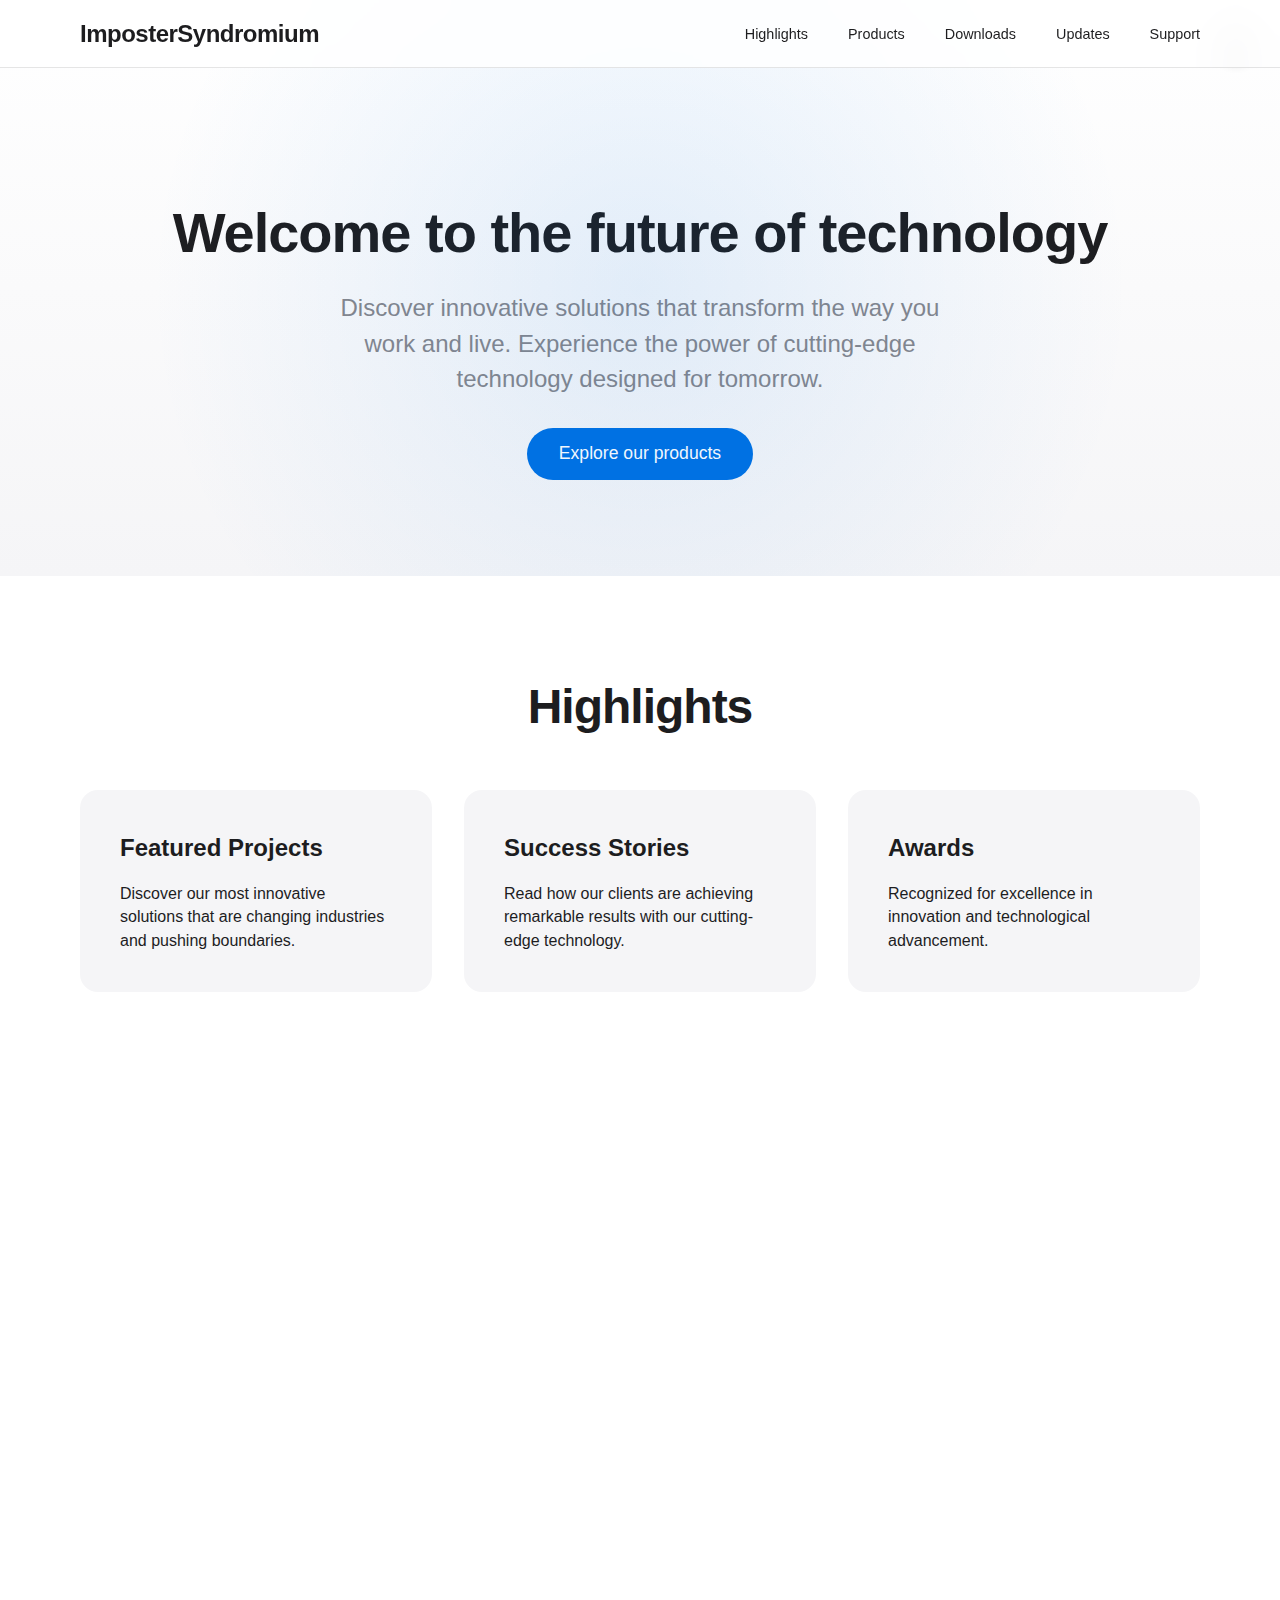
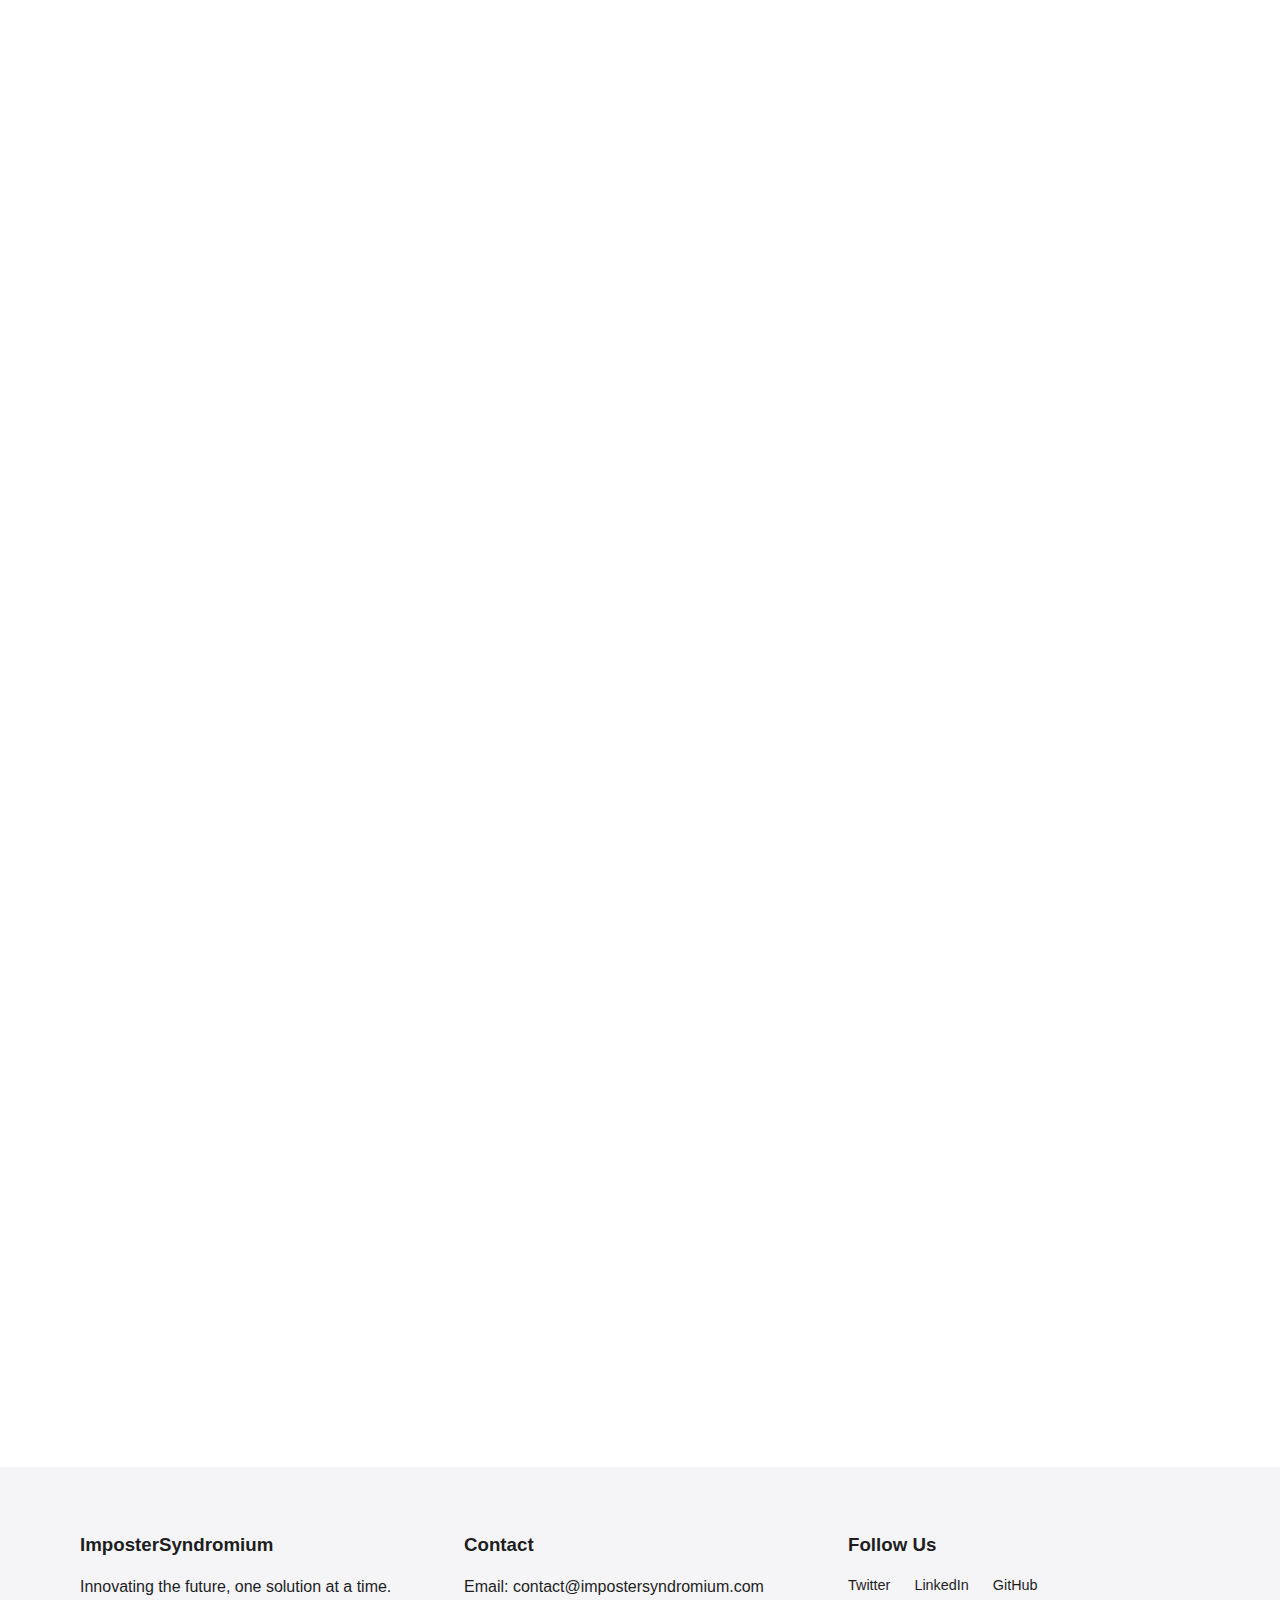
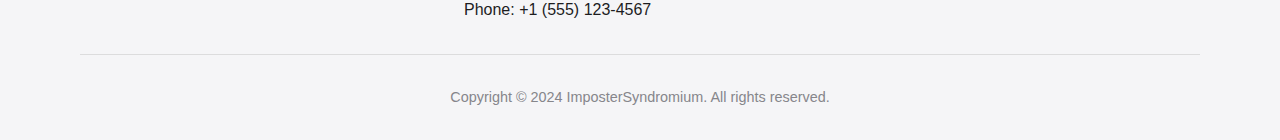
==== index.html @ e306ef6d "appleified" ====
<!DOCTYPE html>
<html lang="en">
<head>
  <meta charset="UTF-8">
  <meta name="viewport" content="width=device-width, initial-scale=1.0">
  <title>ImposterSyndromium - Innovation at its finest</title>
  <link rel="stylesheet" href="css/styles.css">
  <link href="https://fonts.googleapis.com/css2?family=Inter:wght@400;500;600;700&display=swap" rel="stylesheet">
</head>
<body>
  <button class="theme-switcher" aria-label="Toggle theme">
    <svg class="light-icon" xmlns="http://www.w3.org/2000/svg" viewBox="0 0 24 24">
      <path d="M12 17c-2.76 0-5-2.24-5-5s2.24-5 5-5 5 2.24 5 5-2.24 5-5 5zm0-8c-1.66 0-3 1.34-3 3s1.34 3 3 3 3-1.34 3-3-1.34-3-3-3z"/>
      <path d="M12 1L2.22 6.06l1.64 1.64L12 3.31l8.14 4.39 1.64-1.64L12 1zM12 23l-9.78-5.06 1.64-1.64L12 20.69l8.14-4.39 1.64 1.64L12 23z"/>
    </svg>
    <svg class="dark-icon" xmlns="http://www.w3.org/2000/svg" viewBox="0 0 24 24" style="display: none;">
      <path d="M12 3c-4.97 0-9 4.03-9 9s4.03 9 9 9 9-4.03 9-9c0-.46-.04-.92-.1-1.36-.98 1.37-2.58 2.26-4.4 2.26-2.98 0-5.4-2.42-5.4-5.4 0-1.81.89-3.42 2.26-4.4-.44-.06-.9-.1-1.36-.1z"/>
    </svg>
  </button>
  <header>
    <nav class="main-nav">
      <div class="container">
        <div class="logo">ImposterSyndromium</div>
        <ul class="nav-links">
          <li class="nav-item"><a href="#highlights">Highlights</a></li>
          <li class="nav-item"><a href="#products">Products</a></li>
          <li class="nav-item"><a href="#downloads">Downloads</a></li>
          <li class="nav-item"><a href="#updates">Updates</a></li>
          <li class="nav-item"><a href="#support">Support</a></li>
        </ul>
        <button class="mobile-menu-btn">☰</button>
      </div>
    </nav>
  </header>

  <main>
    <section class="hero">
      <div class="container">
        <h1>Welcome to the future of technology</h1>
        <p>Discover innovative solutions that transform the way you work and live. Experience the power of cutting-edge technology designed for tomorrow.</p>
        <a href="#products" class="cta-button">Explore our products</a>
      </div>
    </section>

    <section id="highlights" class="section">
      <div class="container">
        <h2>Highlights</h2>
        <div class="card-grid">
          <div class="card">
            <h3>Featured Projects</h3>
            <p>Discover our most innovative solutions that are changing industries and pushing boundaries.</p>
          </div>
          <div class="card">
            <h3>Success Stories</h3>
            <p>Read how our clients are achieving remarkable results with our cutting-edge technology.</p>
          </div>
          <div class="card">
            <h3>Awards</h3>
            <p>Recognized for excellence in innovation and technological advancement.</p>
          </div>
        </div>
      </div>
    </section>

    <section id="products" class="section">
      <div class="container">
        <h2>Our Products</h2>
        <div class="product-grid">
          <div class="product-card">
            <h3>Software Solutions</h3>
            <p>Powerful software designed to streamline your workflow and boost productivity.</p>
          </div>
          <div class="product-card">
            <h3>Hardware Products</h3>
            <p>State-of-the-art hardware solutions built for performance and reliability.</p>
          </div>
          <div class="product-card">
            <h3>Professional Services</h3>
            <p>Expert consulting and implementation services to help you succeed.</p>
          </div>
        </div>
      </div>
    </section>

    <section id="downloads" class="section">
      <div class="container">
        <h2>Downloads</h2>
        <div class="download-grid">
          <div class="download-card">
            <h3>Mobile Apps</h3>
            <p>Download our mobile applications for iOS and Android devices.</p>
          </div>
          <div class="download-card">
            <h3>Desktop Software</h3>
            <p>Powerful desktop applications for your business needs.</p>
          </div>
          <div class="download-card">
            <h3>Resources</h3>
            <p>Access our comprehensive resource library and documentation.</p>
          </div>
        </div>
      </div>
    </section>

    <section id="updates" class="section">
      <div class="container">
        <h2>Latest Updates</h2>
        <div class="update-grid">
          <div class="update-card">
            <h3>Blog</h3>
            <p>Stay informed with our latest insights and articles about technology trends.</p>
          </div>
          <div class="update-card">
            <h3>News</h3>
            <p>Company news and announcements about our latest developments.</p>
          </div>
          <div class="update-card">
            <h3>Product Roadmap</h3>
            <p>See what's coming next in our product lineup and future plans.</p>
          </div>
        </div>
      </div>
    </section>

    <section id="support" class="section">
      <div class="container">
        <h2>Support</h2>
        <div class="support-grid">
          <div class="support-card">
            <h3>Documentation</h3>
            <p>Comprehensive guides and manuals to help you get started.</p>
          </div>
          <div class="support-card">
            <h3>FAQ</h3>
            <p>Answers to common questions about our products and services.</p>
          </div>
          <div class="support-card">
            <h3>Contact Us</h3>
            <p>Get in touch with our support team for assistance.</p>
          </div>
        </div>
      </div>
    </section>
  </main>

  <footer>
    <div class="container">
      <div class="footer-content">
        <div class="footer-section">
          <h3>ImposterSyndromium</h3>
          <p>Innovating the future, one solution at a time.</p>
        </div>
        <div class="footer-section">
          <h3>Contact</h3>
          <p>Email: contact@impostersyndromium.com</p>
          <p>Phone: +1 (555) 123-4567</p>
        </div>
        <div class="footer-section">
          <h3>Follow Us</h3>
          <div class="social-links">
            <a href="#">Twitter</a>
            <a href="#">LinkedIn</a>
            <a href="#">GitHub</a>
          </div>
        </div>
      </div>
      <div class="footer-bottom">
        <p>Copyright © 2024 ImposterSyndromium. All rights reserved.</p>
      </div>
    </div>
  </footer>

  <script src="js/script.js"></script>
</body>
</html>
---- css/styles.css ----
/* Modern CSS Reset */
*, *::before, *::after {
  margin: 0;
  padding: 0;
  box-sizing: border-box;
}

/* Variables - Light Theme (Default) */
:root {
  --primary-color: #0071e3;
  --secondary-color: #2997ff;
  --text-color: #1d1d1f;
  --light-text: #86868b;
  --background: #ffffff;
  --card-bg: #f5f5f7;
  --nav-bg: rgba(255, 255, 255, 0.8);
  --footer-bg: #f5f5f7;
  --transition: all 0.3s cubic-bezier(0.4, 0, 0.2, 1);
  --blur: blur(20px);
}

/* Dark Theme Variables */
[data-theme="dark"] {
  --primary-color: #2997ff;
  --secondary-color: #0071e3;
  --text-color: #f5f5f7;
  --light-text: #86868b;
  --background: #000000;
  --card-bg: #1d1d1f;
  --nav-bg: rgba(0, 0, 0, 0.8);
  --footer-bg: #1d1d1f;
}

/* Base Styles */
body {
  font-family: -apple-system, BlinkMacSystemFont, 'SF Pro Text', 'Helvetica Neue', sans-serif;
  line-height: 1.47059;
  color: var(--text-color);
  background-color: var(--background);
  transition: var(--transition);
  -webkit-font-smoothing: antialiased;
}

.container {
  width: 90%;
  max-width: 1200px;
  margin: 0 auto;
  padding: 0 1rem;
}

/* Theme Switcher */
.theme-switcher {
  position: fixed;
  top: 1.5rem;
  right: 1.5rem;
  z-index: 1000;
  background: var(--card-bg);
  border: none;
  border-radius: 50%;
  width: 40px;
  height: 40px;
  display: flex;
  align-items: center;
  justify-content: center;
  cursor: pointer;
  box-shadow: 0 2px 8px rgba(0, 0, 0, 0.1);
  transition: var(--transition);
  backdrop-filter: var(--blur);
  -webkit-backdrop-filter: var(--blur);
}

.theme-switcher:hover {
  transform: scale(1.1);
  background: var(--primary-color);
}

.theme-switcher:hover svg {
  fill: white;
}

.theme-switcher svg {
  width: 20px;
  height: 20px;
  fill: var(--text-color);
  transition: var(--transition);
}

/* Navigation */
.main-nav {
  background-color: var(--nav-bg);
  backdrop-filter: var(--blur);
  -webkit-backdrop-filter: var(--blur);
  position: fixed;
  width: 100%;
  top: 0;
  z-index: 1000;
  transition: var(--transition);
  border-bottom: 1px solid rgba(0, 0, 0, 0.1);
}

[data-theme="dark"] .main-nav {
  border-bottom: 1px solid rgba(255, 255, 255, 0.1);
}

.main-nav .container {
  display: flex;
  justify-content: space-between;
  align-items: center;
  padding: 1rem;
}

.logo {
  font-size: 1.5rem;
  font-weight: 600;
  color: var(--text-color);
  letter-spacing: -0.5px;
}

.nav-links {
  display: flex;
  list-style: none;
  gap: 2.5rem;
}

.nav-item a {
  text-decoration: none;
  color: var(--text-color);
  font-weight: 400;
  font-size: 0.9rem;
  transition: var(--transition);
  position: relative;
}

.nav-item a::after {
  content: '';
  position: absolute;
  bottom: -4px;
  left: 0;
  width: 0;
  height: 1px;
  background-color: var(--primary-color);
  transition: var(--transition);
}

.nav-item a:hover::after {
  width: 100%;
}

.mobile-menu-btn {
  display: none;
  background: none;
  border: none;
  color: var(--text-color);
  font-size: 1.5rem;
  cursor: pointer;
}

/* Hero Section */
.hero {
  padding: 12rem 0 6rem;
  background: linear-gradient(to bottom, var(--background), var(--card-bg));
  text-align: center;
  position: relative;
  overflow: hidden;
}

.hero::before {
  content: '';
  position: absolute;
  top: 0;
  left: 0;
  right: 0;
  height: 100%;
  background: radial-gradient(circle at center, var(--primary-color) 0%, transparent 70%);
  opacity: 0.1;
  pointer-events: none;
}

.hero h1 {
  font-size: 3.5rem;
  font-weight: 600;
  margin-bottom: 1rem;
  letter-spacing: -1px;
}

.hero p {
  font-size: 1.5rem;
  margin-bottom: 2rem;
  color: var(--light-text);
  max-width: 600px;
  margin-left: auto;
  margin-right: auto;
}

.cta-button {
  display: inline-block;
  padding: 0.8rem 2rem;
  background-color: var(--primary-color);
  color: white;
  text-decoration: none;
  border-radius: 980px;
  font-weight: 500;
  font-size: 1.1rem;
  transition: var(--transition);
  border: none;
  cursor: pointer;
}

.cta-button:hover {
  background-color: var(--secondary-color);
  transform: scale(1.05);
}

/* Sections */
.section {
  padding: 6rem 0;
  position: relative;
}

.section h2 {
  text-align: center;
  font-size: 3rem;
  font-weight: 600;
  margin-bottom: 3rem;
  letter-spacing: -1px;
}

/* Card Grids */
.card-grid, .product-grid, .download-grid, .update-grid, .support-grid {
  display: grid;
  grid-template-columns: repeat(auto-fit, minmax(300px, 1fr));
  gap: 2rem;
}

.card, .product-card, .download-card, .update-card, .support-card {
  background-color: var(--card-bg);
  padding: 2.5rem;
  border-radius: 18px;
  transition: var(--transition);
  position: relative;
  overflow: hidden;
}

.card::before, .product-card::before, .download-card::before, .update-card::before, .support-card::before {
  content: '';
  position: absolute;
  top: 0;
  left: 0;
  right: 0;
  height: 1px;
  background: linear-gradient(to right, transparent, var(--primary-color), transparent);
  opacity: 0;
  transition: var(--transition);
}

.card:hover::before, .product-card:hover::before, .download-card:hover::before, .update-card:hover::before, .support-card:hover::before {
  opacity: 1;
}

.card:hover, .product-card:hover, .download-card:hover, .update-card:hover, .support-card:hover {
  transform: translateY(-5px);
  box-shadow: 0 10px 30px rgba(0, 0, 0, 0.1);
}

[data-theme="dark"] .card:hover, [data-theme="dark"] .product-card:hover, [data-theme="dark"] .download-card:hover, [data-theme="dark"] .update-card:hover, [data-theme="dark"] .support-card:hover {
  box-shadow: 0 10px 30px rgba(0, 0, 0, 0.3);
}

.card h3, .product-card h3, .download-card h3, .update-card h3, .support-card h3 {
  color: var(--text-color);
  margin-bottom: 1rem;
  font-weight: 600;
  font-size: 1.5rem;
}

/* Footer */
footer {
  background-color: var(--footer-bg);
  color: var(--text-color);
  padding: 4rem 0 2rem;
  transition: var(--transition);
}

.footer-content {
  display: grid;
  grid-template-columns: repeat(auto-fit, minmax(250px, 1fr));
  gap: 2rem;
  margin-bottom: 2rem;
}

.footer-section h3 {
  color: var(--text-color);
  margin-bottom: 1rem;
  font-weight: 600;
}

.social-links {
  display: flex;
  gap: 1.5rem;
}

.social-links a {
  color: var(--text-color);
  text-decoration: none;
  transition: var(--transition);
  font-size: 0.9rem;
}

.social-links a:hover {
  color: var(--primary-color);
}

.footer-bottom {
  text-align: center;
  padding-top: 2rem;
  border-top: 1px solid rgba(0, 0, 0, 0.1);
  color: var(--light-text);
  font-size: 0.9rem;
}

[data-theme="dark"] .footer-bottom {
  border-top: 1px solid rgba(255, 255, 255, 0.1);
}

/* Responsive Design */
@media (max-width: 768px) {
  .nav-links {
    display: none;
    position: absolute;
    top: 100%;
    left: 0;
    right: 0;
    background-color: var(--nav-bg);
    backdrop-filter: var(--blur);
    -webkit-backdrop-filter: var(--blur);
    flex-direction: column;
    padding: 1rem;
    border-bottom: 1px solid rgba(0, 0, 0, 0.1);
  }

  [data-theme="dark"] .nav-links {
    border-bottom: 1px solid rgba(255, 255, 255, 0.1);
  }

  .nav-links.active {
    display: flex;
  }

  .mobile-menu-btn {
    display: block;
    background: none;
    border: none;
    color: var(--text-color);
    font-size: 1.5rem;
    cursor: pointer;
  }

  .hero h1 {
    font-size: 2.5rem;
  }

  .hero p {
    font-size: 1.2rem;
  }

  .section h2 {
    font-size: 2.5rem;
  }
}

/* Animations */
@keyframes fadeIn {
  from {
    opacity: 0;
    transform: translateY(20px);
  }
  to {
    opacity: 1;
    transform: translateY(0);
  }
}

.section {
  animation: fadeIn 0.6s ease-out;
}
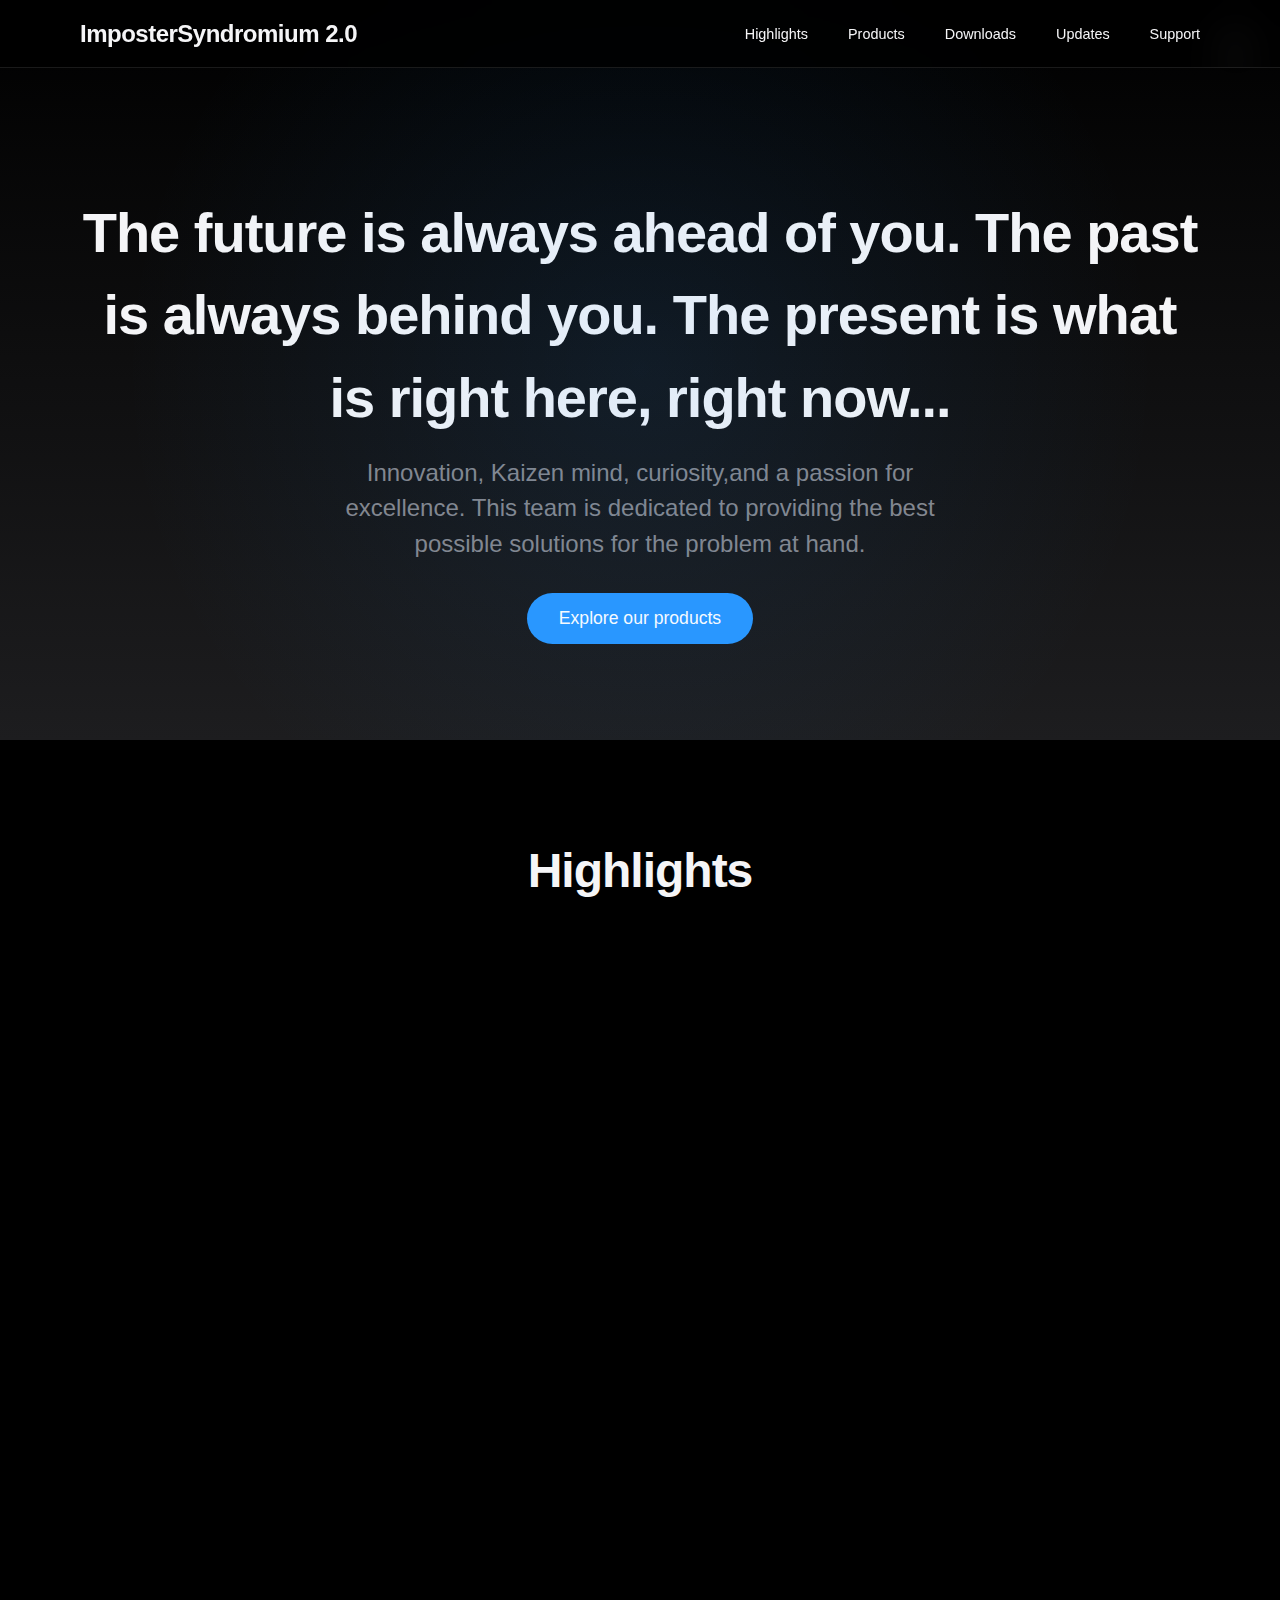
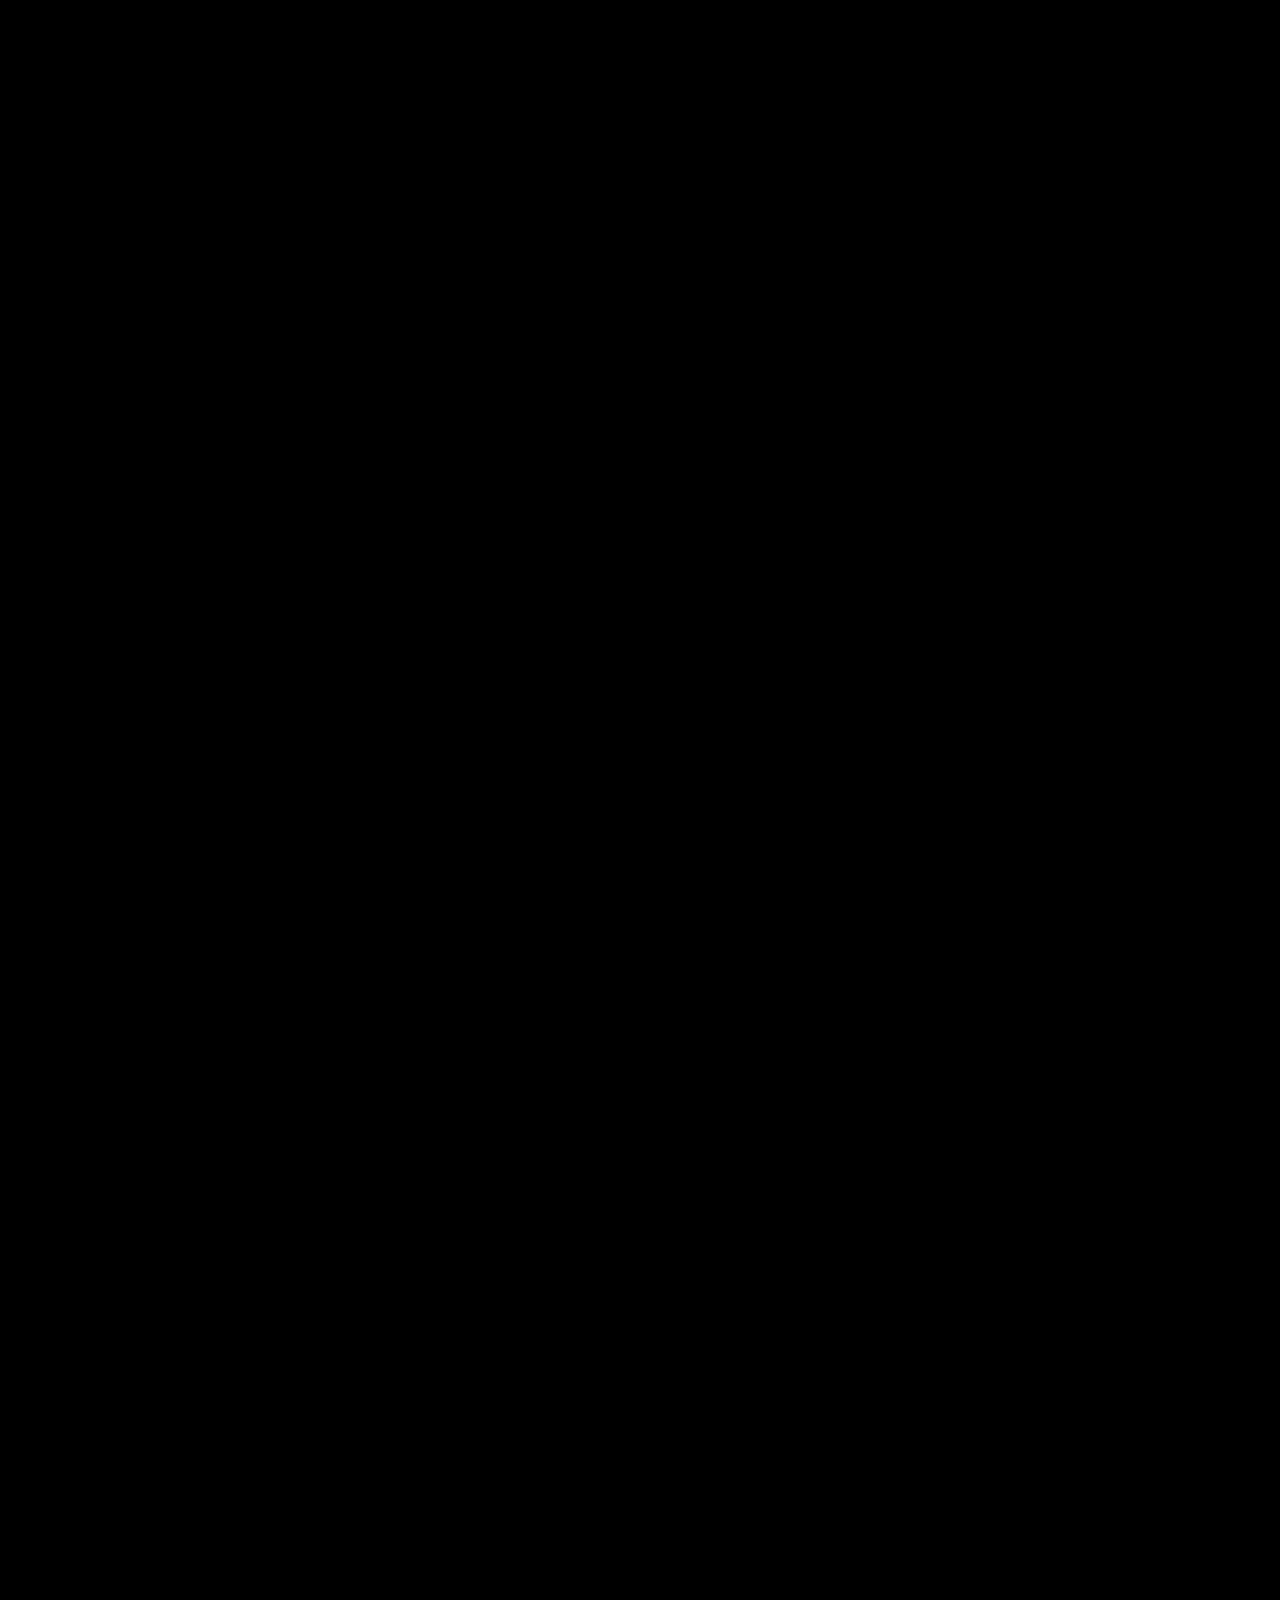
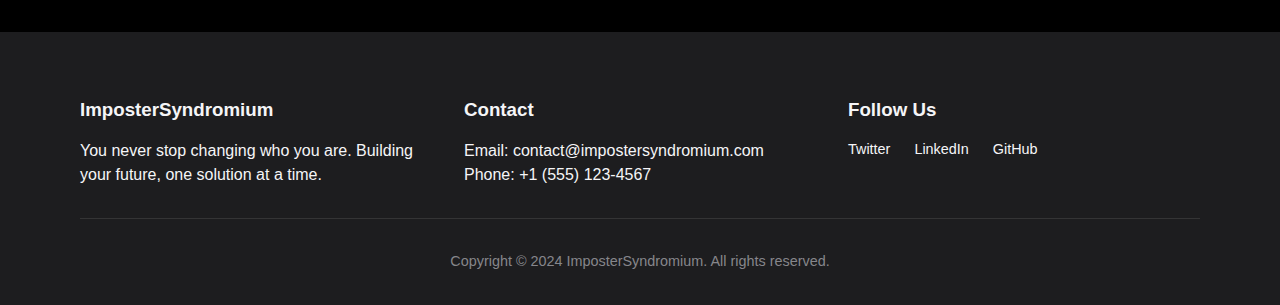
==== commit 646a4980: "[Feature] Started adding a page for each dropdown.  Also tweaked dozens of little things." ====
--- a/index.html
+++ b/index.html
@@ -20,13 +20,48 @@
   <header>
     <nav class="main-nav">
       <div class="container">
-        <div class="logo">ImposterSyndromium</div>
+        <div class="logo"><a href="index.html">ImposterSyndromium 2.0</a></div>
         <ul class="nav-links">
-          <li class="nav-item"><a href="#highlights">Highlights</a></li>
-          <li class="nav-item"><a href="#products">Products</a></li>
-          <li class="nav-item"><a href="#downloads">Downloads</a></li>
-          <li class="nav-item"><a href="#updates">Updates</a></li>
-          <li class="nav-item"><a href="#support">Support</a></li>
+          <li class="nav-item dropdown">
+            <a href="#highlights">Highlights</a>
+            <ul class="dropdown-menu">
+              <li><a href="pages/highlights/featured-projects.html">Featured Projects</a></li>
+              <li><a href="pages/highlights/success-stories.html">Success Stories</a></li>
+              <li><a href="pages/highlights/awards.html">Awards</a></li>
+            </ul>
+          </li>
+          <li class="nav-item dropdown">
+            <a href="#products">Products</a>
+            <ul class="dropdown-menu">
+              <li><a href="pages/products/software-solutions.html">Software Solutions</a></li>
+              <li><a href="pages/products/hardware-products.html">Hardware Products</a></li>
+              <li><a href="pages/products/professional-services.html">Professional Services</a></li>
+            </ul>
+          </li>
+          <li class="nav-item dropdown">
+            <a href="#downloads">Downloads</a>
+            <ul class="dropdown-menu">
+              <li><a href="pages/downloads/mobile-apps.html">Mobile Apps</a></li>
+              <li><a href="pages/downloads/desktop-software.html">Desktop Software</a></li>
+              <li><a href="pages/downloads/resources.html">Resources</a></li>
+            </ul>
+          </li>
+          <li class="nav-item dropdown">
+            <a href="#updates">Updates</a>
+            <ul class="dropdown-menu">
+              <li><a href="pages/updates/blog.html">Blog</a></li>
+              <li><a href="pages/updates/news.html">News</a></li>
+              <li><a href="pages/updates/product-roadmap.html">Product Roadmap</a></li>
+            </ul>
+          </li>
+          <li class="nav-item dropdown">
+            <a href="#support">Support</a>
+            <ul class="dropdown-menu">
+              <li><a href="pages/support/documentation.html">Documentation</a></li>
+              <li><a href="pages/support/faq.html">FAQ</a></li>
+              <li><a href="pages/support/contact.html">Contact Us</a></li>
+            </ul>
+          </li>
         </ul>
         <button class="mobile-menu-btn">☰</button>
       </div>
@@ -36,8 +71,8 @@
   <main>
     <section class="hero">
       <div class="container">
-        <h1>Welcome to the future of technology</h1>
-        <p>Discover innovative solutions that transform the way you work and live. Experience the power of cutting-edge technology designed for tomorrow.</p>
+        <h1>The future is always ahead of you.  The past is always behind you.  The present is what is right here, right now...</h1>
+        <p>Innovation, Kaizen mind, curiosity,and a passion for excellence. This team is dedicated to providing the best possible solutions for the problem at hand.</p>
         <a href="#products" class="cta-button">Explore our products</a>
       </div>
     </section>
@@ -46,15 +81,15 @@
       <div class="container">
         <h2>Highlights</h2>
         <div class="card-grid">
-          <div class="card">
+          <div class="card" onclick="window.location.href='pages/highlights/featured-projects.html'">
             <h3>Featured Projects</h3>
             <p>Discover our most innovative solutions that are changing industries and pushing boundaries.</p>
           </div>
-          <div class="card">
+          <div class="card" onclick="window.location.href='pages/highlights/success-stories.html'">
             <h3>Success Stories</h3>
             <p>Read how our clients are achieving remarkable results with our cutting-edge technology.</p>
           </div>
-          <div class="card">
+          <div class="card" onclick="window.location.href='pages/highlights/awards.html'">
             <h3>Awards</h3>
             <p>Recognized for excellence in innovation and technological advancement.</p>
           </div>
@@ -66,15 +101,15 @@
       <div class="container">
         <h2>Our Products</h2>
         <div class="product-grid">
-          <div class="product-card">
+          <div class="product-card" onclick="window.location.href='pages/products/software-solutions.html'">
             <h3>Software Solutions</h3>
             <p>Powerful software designed to streamline your workflow and boost productivity.</p>
           </div>
-          <div class="product-card">
+          <div class="product-card" onclick="window.location.href='pages/products/hardware-products.html'">
             <h3>Hardware Products</h3>
             <p>State-of-the-art hardware solutions built for performance and reliability.</p>
           </div>
-          <div class="product-card">
+          <div class="product-card" onclick="window.location.href='pages/products/professional-services.html'">
             <h3>Professional Services</h3>
             <p>Expert consulting and implementation services to help you succeed.</p>
           </div>
@@ -86,15 +121,15 @@
       <div class="container">
         <h2>Downloads</h2>
         <div class="download-grid">
-          <div class="download-card">
+          <div class="download-card" onclick="window.location.href='pages/downloads/mobile-apps.html'">
             <h3>Mobile Apps</h3>
-            <p>Download our mobile applications for iOS and Android devices.</p>
-          </div>
-          <div class="download-card">
+            <p>Download mobile applications for iOS</p>
+          </div>
+          <div class="download-card" onclick="window.location.href='pages/downloads/desktop-software.html'">
             <h3>Desktop Software</h3>
             <p>Powerful desktop applications for your business needs.</p>
           </div>
-          <div class="download-card">
+          <div class="download-card" onclick="window.location.href='pages/downloads/resources.html'">
             <h3>Resources</h3>
             <p>Access our comprehensive resource library and documentation.</p>
           </div>
@@ -106,15 +141,15 @@
       <div class="container">
         <h2>Latest Updates</h2>
         <div class="update-grid">
-          <div class="update-card">
+          <div class="update-card" onclick="window.location.href='pages/updates/blog.html'">
             <h3>Blog</h3>
             <p>Stay informed with our latest insights and articles about technology trends.</p>
           </div>
-          <div class="update-card">
+          <div class="update-card" onclick="window.location.href='pages/updates/news.html'">
             <h3>News</h3>
             <p>Company news and announcements about our latest developments.</p>
           </div>
-          <div class="update-card">
+          <div class="update-card" onclick="window.location.href='pages/updates/product-roadmap.html'">
             <h3>Product Roadmap</h3>
             <p>See what's coming next in our product lineup and future plans.</p>
           </div>
@@ -126,15 +161,15 @@
       <div class="container">
         <h2>Support</h2>
         <div class="support-grid">
-          <div class="support-card">
+          <div class="support-card" onclick="window.location.href='pages/support/documentation.html'">
             <h3>Documentation</h3>
             <p>Comprehensive guides and manuals to help you get started.</p>
           </div>
-          <div class="support-card">
+          <div class="support-card" onclick="window.location.href='pages/support/faq.html'">
             <h3>FAQ</h3>
             <p>Answers to common questions about our products and services.</p>
           </div>
-          <div class="support-card">
+          <div class="support-card" onclick="window.location.href='pages/support/contact.html'">
             <h3>Contact Us</h3>
             <p>Get in touch with our support team for assistance.</p>
           </div>
@@ -148,7 +183,7 @@
       <div class="footer-content">
         <div class="footer-section">
           <h3>ImposterSyndromium</h3>
-          <p>Innovating the future, one solution at a time.</p>
+          <p>You never stop changing who you are.  Building your future, one solution at a time.</p>
         </div>
         <div class="footer-section">
           <h3>Contact</h3>
--- a/css/styles.css
+++ b/css/styles.css
@@ -17,6 +17,9 @@
   --footer-bg: #f5f5f7;
   --transition: all 0.3s cubic-bezier(0.4, 0, 0.2, 1);
   --blur: blur(20px);
+  --hover-color: #e5e7eb;
+  --gradient-start: #4a148c;
+  --gradient-end: #311b92;
 }
 
 /* Dark Theme Variables */
@@ -29,6 +32,9 @@
   --card-bg: #1d1d1f;
   --nav-bg: rgba(0, 0, 0, 0.8);
   --footer-bg: #1d1d1f;
+  --hover-color: #4b5563;
+  --gradient-start: #311b92;
+  --gradient-end: #1a237e;
 }
 
 /* Base Styles */
@@ -116,6 +122,13 @@
   letter-spacing: -0.5px;
 }
 
+.logo a {
+  color: inherit;
+  text-decoration: none;
+  display: block;
+  transition: none;
+}
+
 .nav-links {
   display: flex;
   list-style: none;
@@ -138,7 +151,7 @@
   left: 0;
   width: 0;
   height: 1px;
-  background-color: var(--primary-color);
+  background-color: var(--text-color);
   transition: var(--transition);
 }
 
@@ -307,7 +320,8 @@
 }
 
 .social-links a:hover {
-  color: var(--primary-color);
+  color: var(--text-color);
+  opacity: 0.8;
 }
 
 .footer-bottom {
@@ -382,4 +396,179 @@
 
 .section {
   animation: fadeIn 0.6s ease-out;
+}
+
+/* Navigation styles */
+.nav-item.dropdown {
+  position: relative;
+}
+
+.dropdown-menu {
+  position: absolute;
+  top: 100%;
+  left: 0;
+  background-color: var(--nav-bg);
+  backdrop-filter: var(--blur);
+  -webkit-backdrop-filter: var(--blur);
+  min-width: 200px;
+  padding: 0.5rem 0;
+  border-radius: 8px;
+  box-shadow: 0 4px 6px rgba(0, 0, 0, 0.1);
+  opacity: 0;
+  visibility: hidden;
+  transform: translateY(10px);
+  transition: var(--transition);
+  list-style: none;
+  margin: 0;
+}
+
+.nav-item.dropdown:hover .dropdown-menu {
+  opacity: 1;
+  visibility: visible;
+  transform: translateY(0);
+}
+
+.dropdown-menu li {
+  padding: 0;
+  margin: 0;
+  list-style: none;
+}
+
+.dropdown-menu a {
+  display: block;
+  padding: 0.75rem 1.5rem;
+  color: var(--text-color);
+  text-decoration: none;
+  transition: var(--transition);
+  white-space: nowrap;
+}
+
+.dropdown-menu a:hover {
+  background-color: var(--hover-color);
+}
+
+/* Story Card Styles */
+.story-card {
+  background-color: var(--card-background);
+  border-radius: 0.5rem;
+  padding: 1.5rem;
+  margin-bottom: 1.5rem;
+  transition: transform 0.2s, box-shadow 0.2s;
+}
+
+.story-card:hover {
+  transform: translateY(-4px);
+  box-shadow: 0 4px 6px -1px rgba(0, 0, 0, 0.1), 0 2px 4px -1px rgba(0, 0, 0, 0.06);
+}
+
+.story-highlight {
+  color: var(--primary-color);
+  font-weight: 600;
+  margin: 1rem 0;
+}
+
+.story-details {
+  margin-top: 1rem;
+}
+
+.story-details ul {
+  list-style-type: disc;
+  margin-left: 1.5rem;
+  margin-top: 0.5rem;
+}
+
+/* Award Card Styles */
+.awards-grid {
+  display: grid;
+  grid-template-columns: repeat(auto-fit, minmax(300px, 1fr));
+  gap: 1.5rem;
+  margin-top: 2rem;
+}
+
+.award-card {
+  background-color: var(--card-background);
+  border-radius: 0.5rem;
+  padding: 1.5rem;
+  transition: transform 0.2s, box-shadow 0.2s;
+}
+
+.award-card:hover {
+  transform: translateY(-4px);
+  box-shadow: 0 4px 6px -1px rgba(0, 0, 0, 0.1), 0 2px 4px -1px rgba(0, 0, 0, 0.06);
+}
+
+.award-org {
+  color: var(--primary-color);
+  font-weight: 500;
+  margin: 0.5rem 0;
+}
+
+.award-details {
+  margin-top: 1rem;
+}
+
+.award-details ul {
+  list-style-type: disc;
+  margin-left: 1.5rem;
+  margin-top: 0.5rem;
+}
+
+/* Project Card Styles */
+.project-grid {
+  display: grid;
+  grid-template-columns: repeat(auto-fit, minmax(300px, 1fr));
+  gap: 1.5rem;
+  margin-top: 2rem;
+}
+
+.project-card {
+  background-color: var(--card-background);
+  border-radius: 0.5rem;
+  padding: 1.5rem;
+  transition: transform 0.2s, box-shadow 0.2s;
+}
+
+.project-card:hover {
+  transform: translateY(-4px);
+  box-shadow: 0 4px 6px -1px rgba(0, 0, 0, 0.1), 0 2px 4px -1px rgba(0, 0, 0, 0.06);
+}
+
+.project-card ul {
+  list-style-type: disc;
+  margin-left: 1.5rem;
+  margin-top: 0.5rem;
+}
+
+/* Content Section Styles */
+.content {
+  max-width: 1200px;
+  margin: 0 auto;
+}
+
+.content h1 {
+  font-size: 2.5rem;
+  margin-bottom: 1rem;
+  color: var(--text-color);
+}
+
+.content p {
+  font-size: 1.1rem;
+  line-height: 1.6;
+  color: var(--text-color);
+  margin-bottom: 2rem;
+}
+
+/* Responsive Adjustments */
+@media (max-width: 768px) {
+  .content h1 {
+    font-size: 2rem;
+  }
+  
+  .story-card, .award-card, .project-card {
+    padding: 1rem;
+  }
+  
+  .story-details ul, .award-details ul, .project-card ul {
+    margin-left: 1rem;
+  }
 }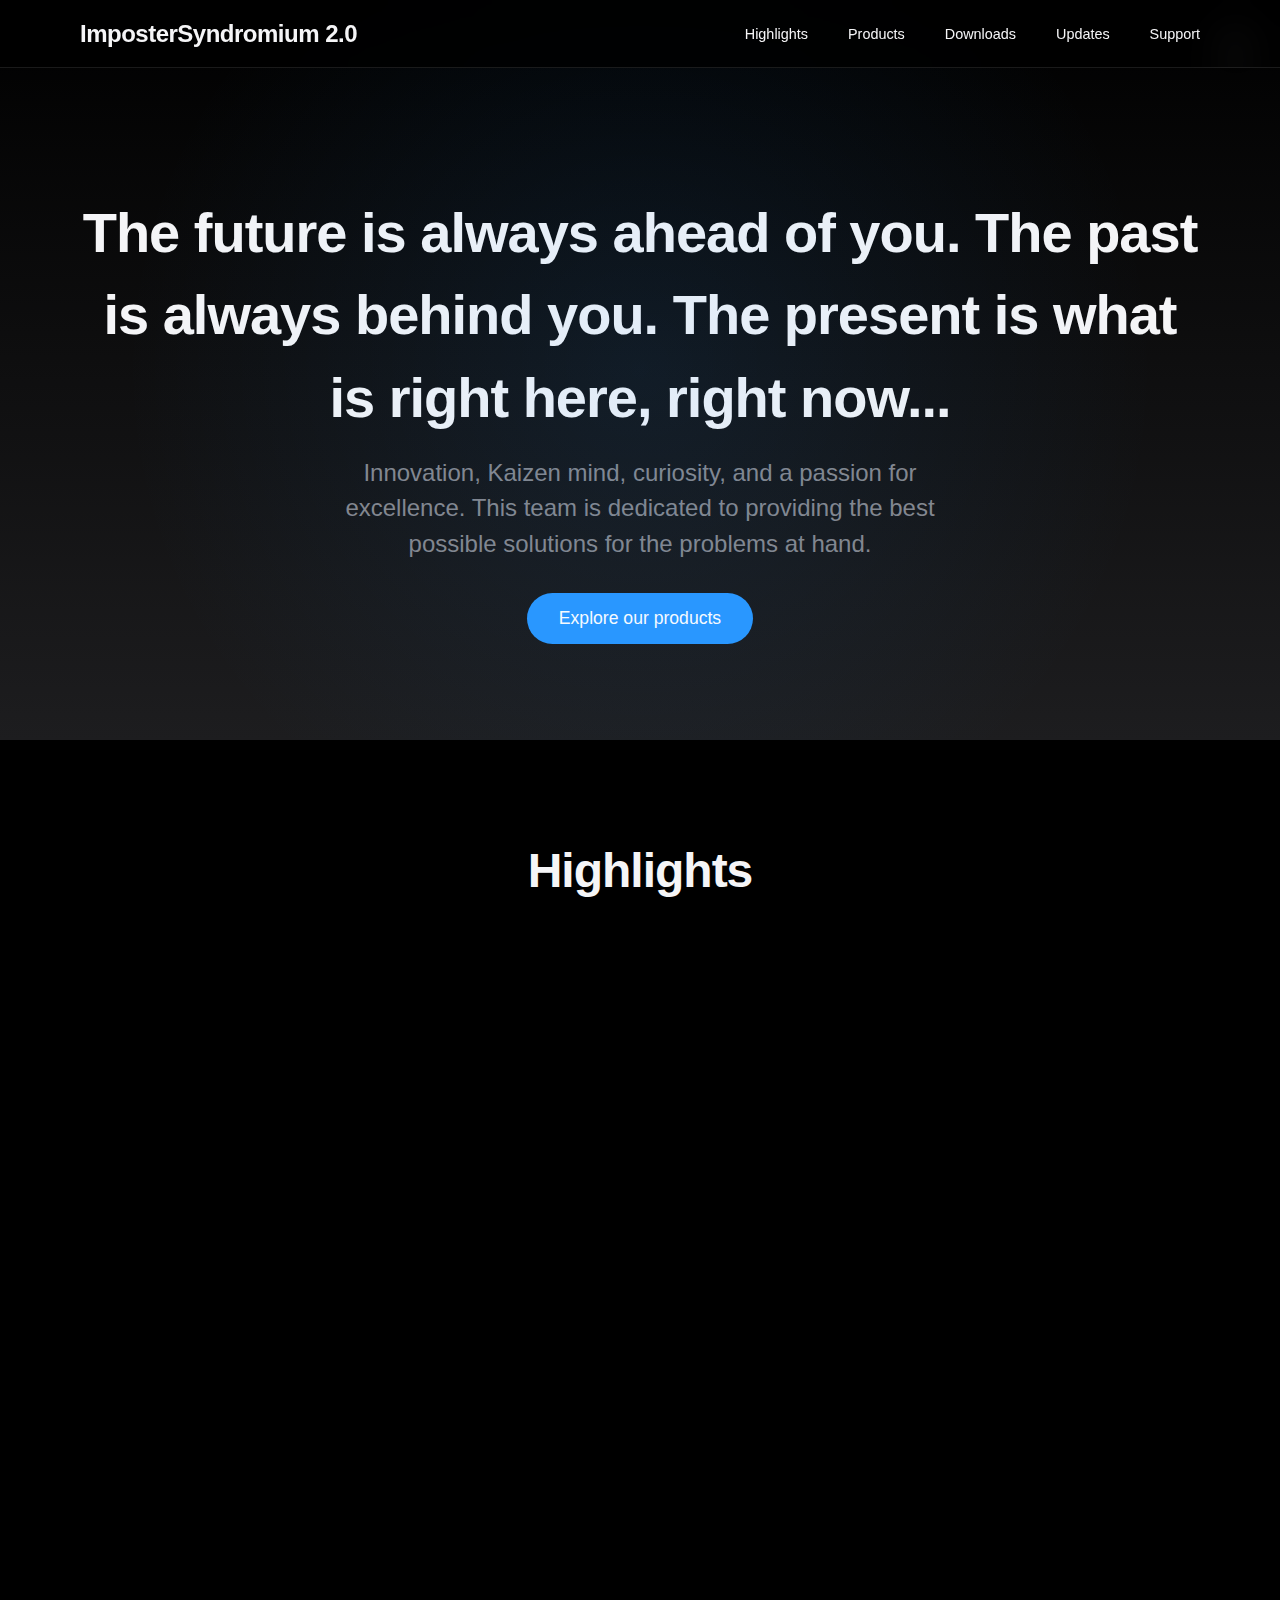
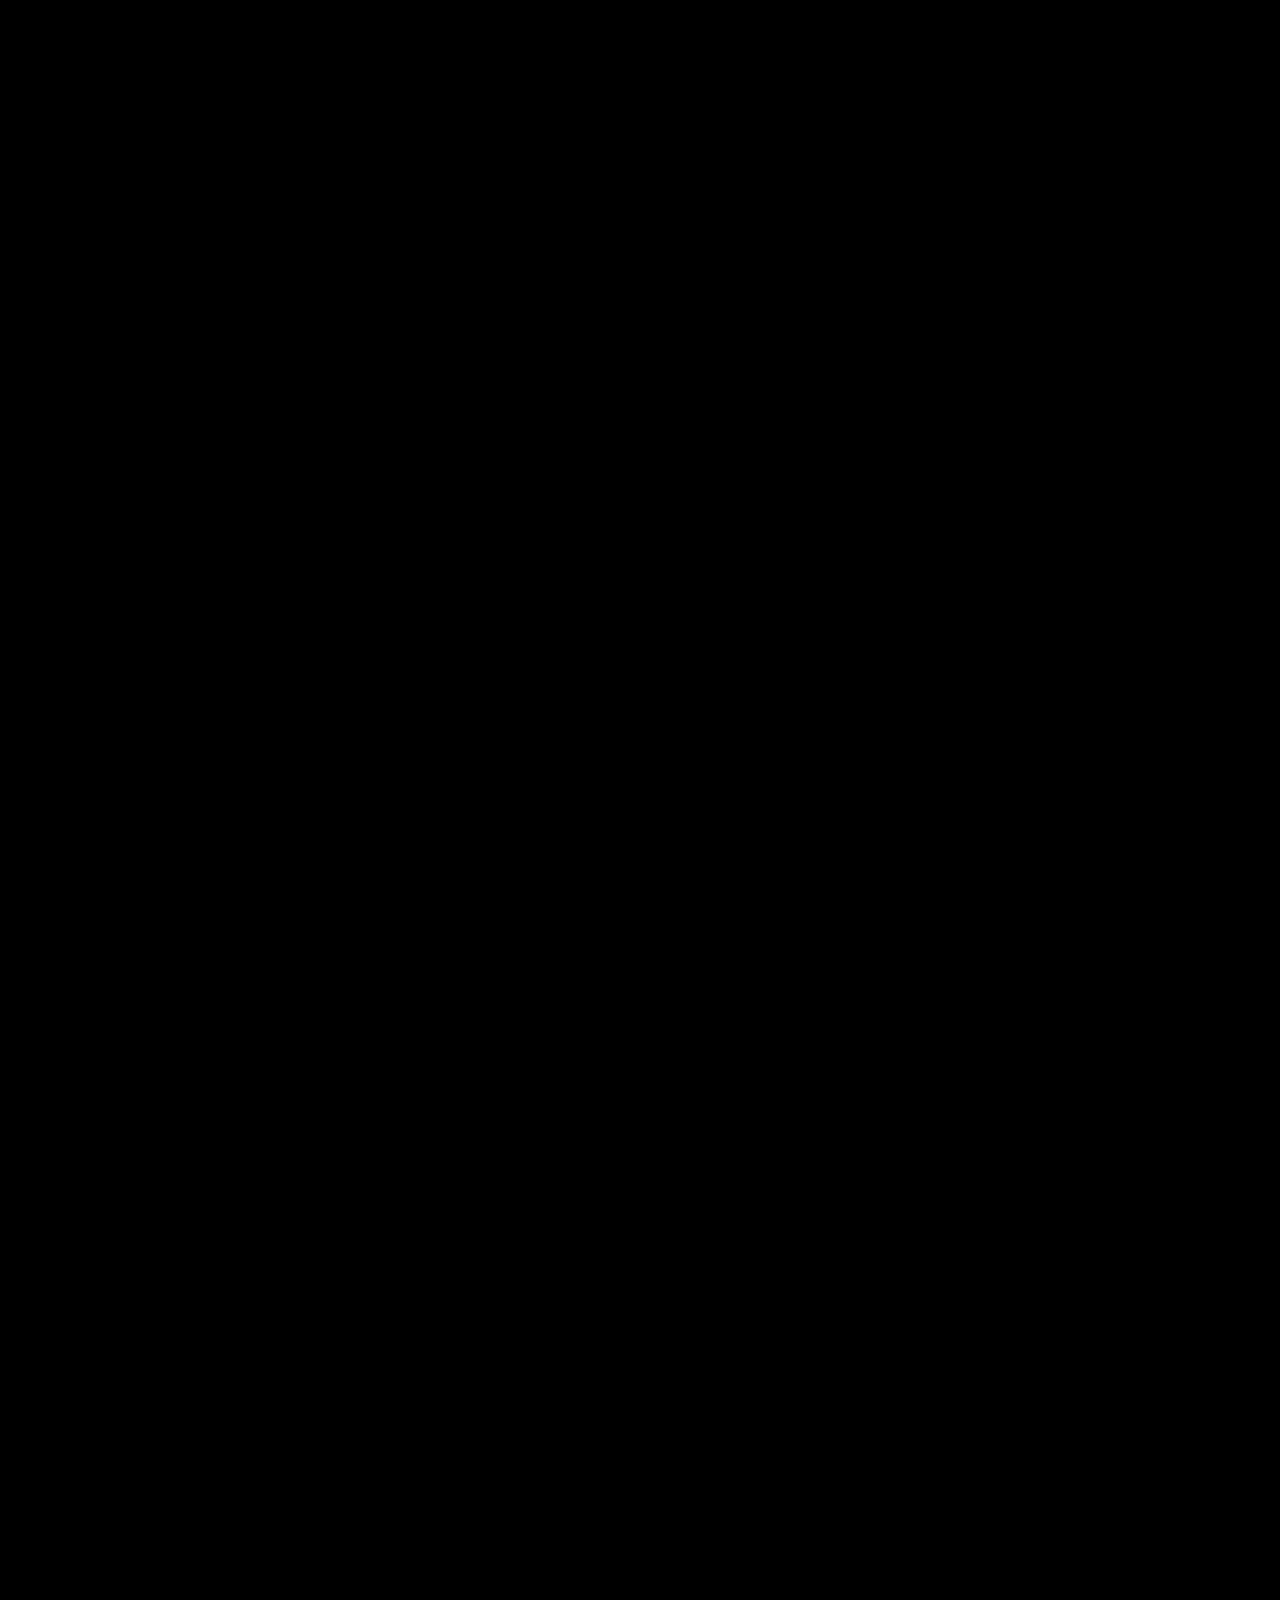
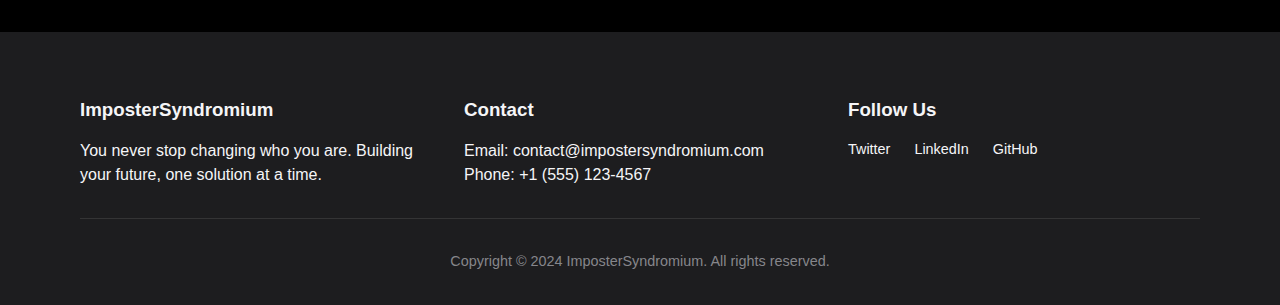
==== commit 5ce723ab: "[Bug] corrected typo" ====
--- a/index.html
+++ b/index.html
@@ -72,7 +72,7 @@
     <section class="hero">
       <div class="container">
         <h1>The future is always ahead of you.  The past is always behind you.  The present is what is right here, right now...</h1>
-        <p>Innovation, Kaizen mind, curiosity,and a passion for excellence. This team is dedicated to providing the best possible solutions for the problem at hand.</p>
+        <p>Innovation, Kaizen mind, curiosity, and a passion for excellence. This team is dedicated to providing the best possible solutions for the problems at hand.</p>
         <a href="#products" class="cta-button">Explore our products</a>
       </div>
     </section>
--- a/css/styles.css
+++ b/css/styles.css
@@ -1,3 +1,4 @@
+/* Version: 1.0.1 */
 /* Modern CSS Reset */
 *, *::before, *::after {
   margin: 0;
@@ -20,6 +21,7 @@
   --hover-color: #e5e7eb;
   --gradient-start: #4a148c;
   --gradient-end: #311b92;
+  --hover-line-color: #ff69b4;
 }
 
 /* Dark Theme Variables */
@@ -261,7 +263,7 @@
   left: 0;
   right: 0;
   height: 1px;
-  background: linear-gradient(to right, transparent, var(--primary-color), transparent);
+  background: linear-gradient(to right, transparent, var(--hover-line-color), transparent);
   opacity: 0;
   transition: var(--transition);
 }
@@ -571,4 +573,25 @@
   .story-details ul, .award-details ul, .project-card ul {
     margin-left: 1rem;
   }
+}
+
+/* Site Message Styles */
+.site-message {
+    display: none;
+    background-color: #ffd700;
+    color: #000;
+    text-align: center;
+    padding: 10px;
+    font-weight: 500;
+    position: fixed;
+    top: 0;
+    left: 0;
+    right: 0;
+    z-index: 9999;
+    box-shadow: 0 2px 4px rgba(0, 0, 0, 0.1);
+}
+
+.site-message::before {
+    content: "⚠️";
+    margin-right: 8px;
 }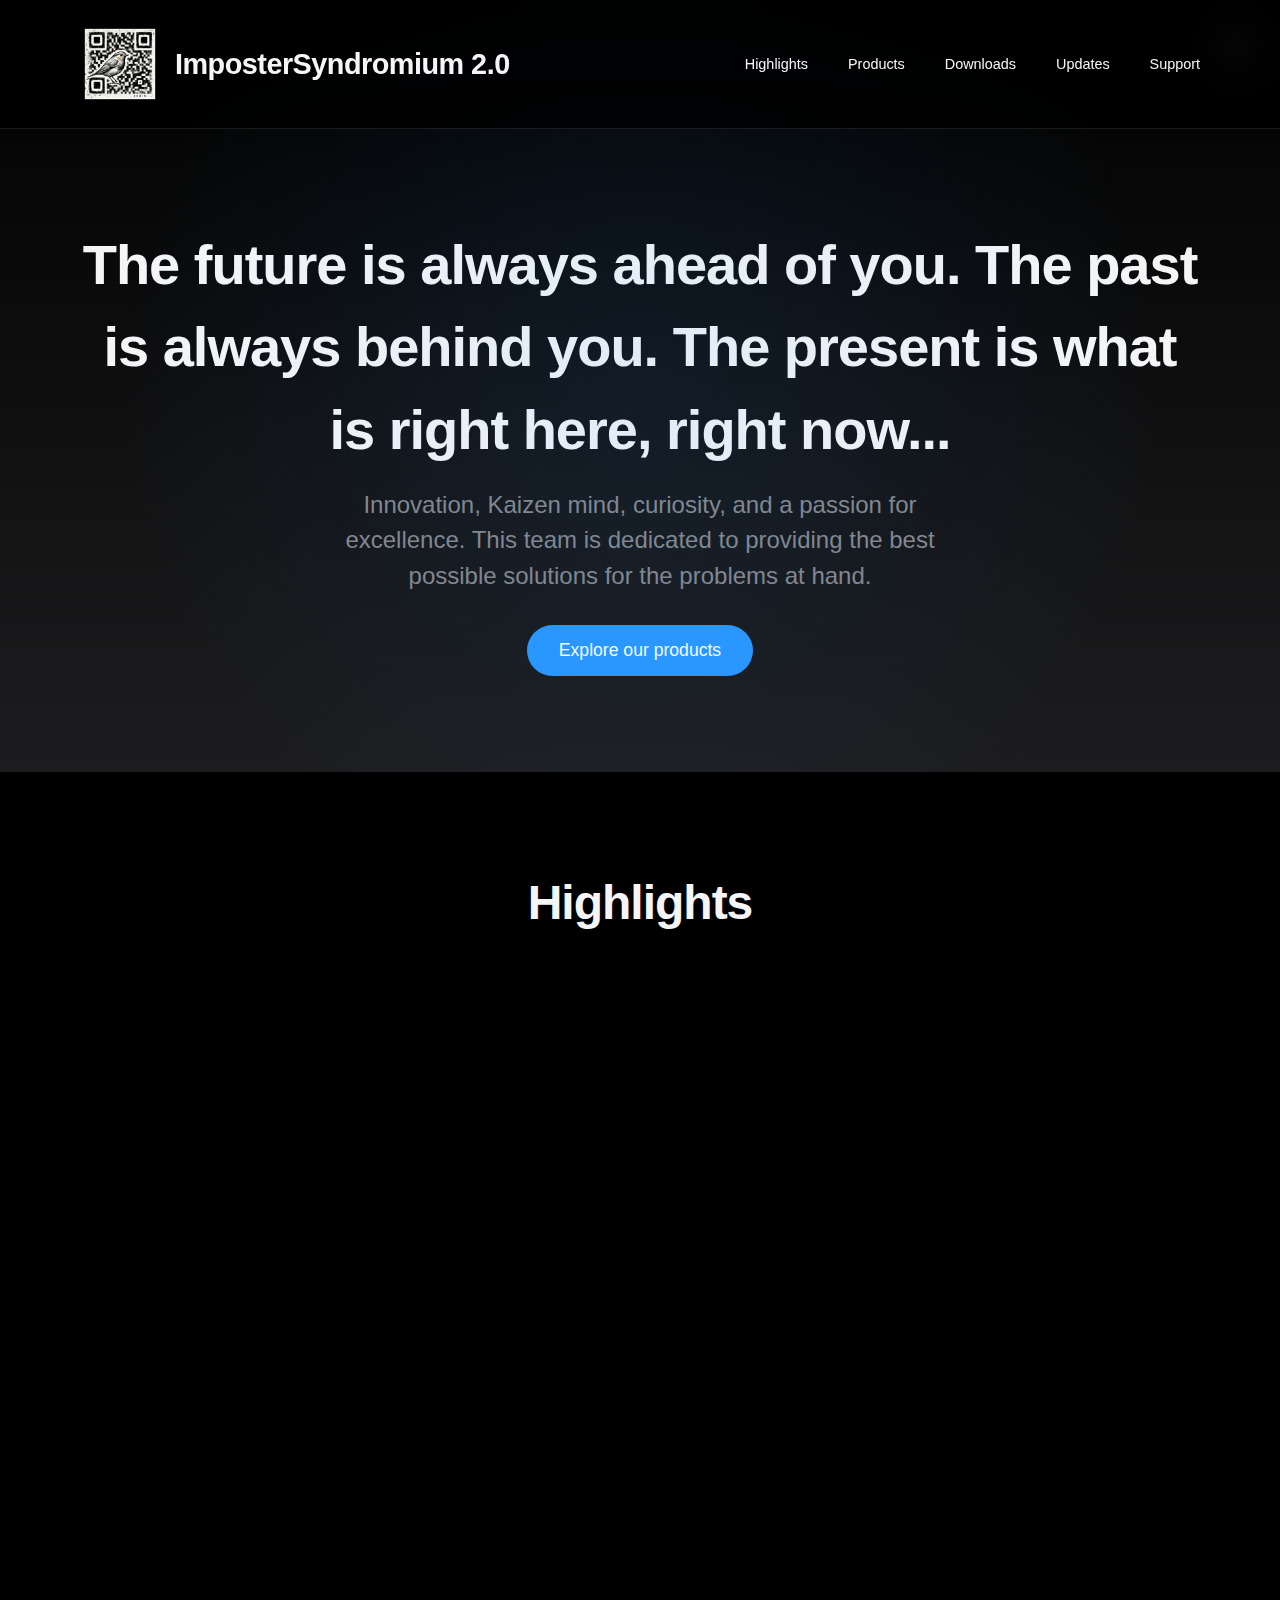
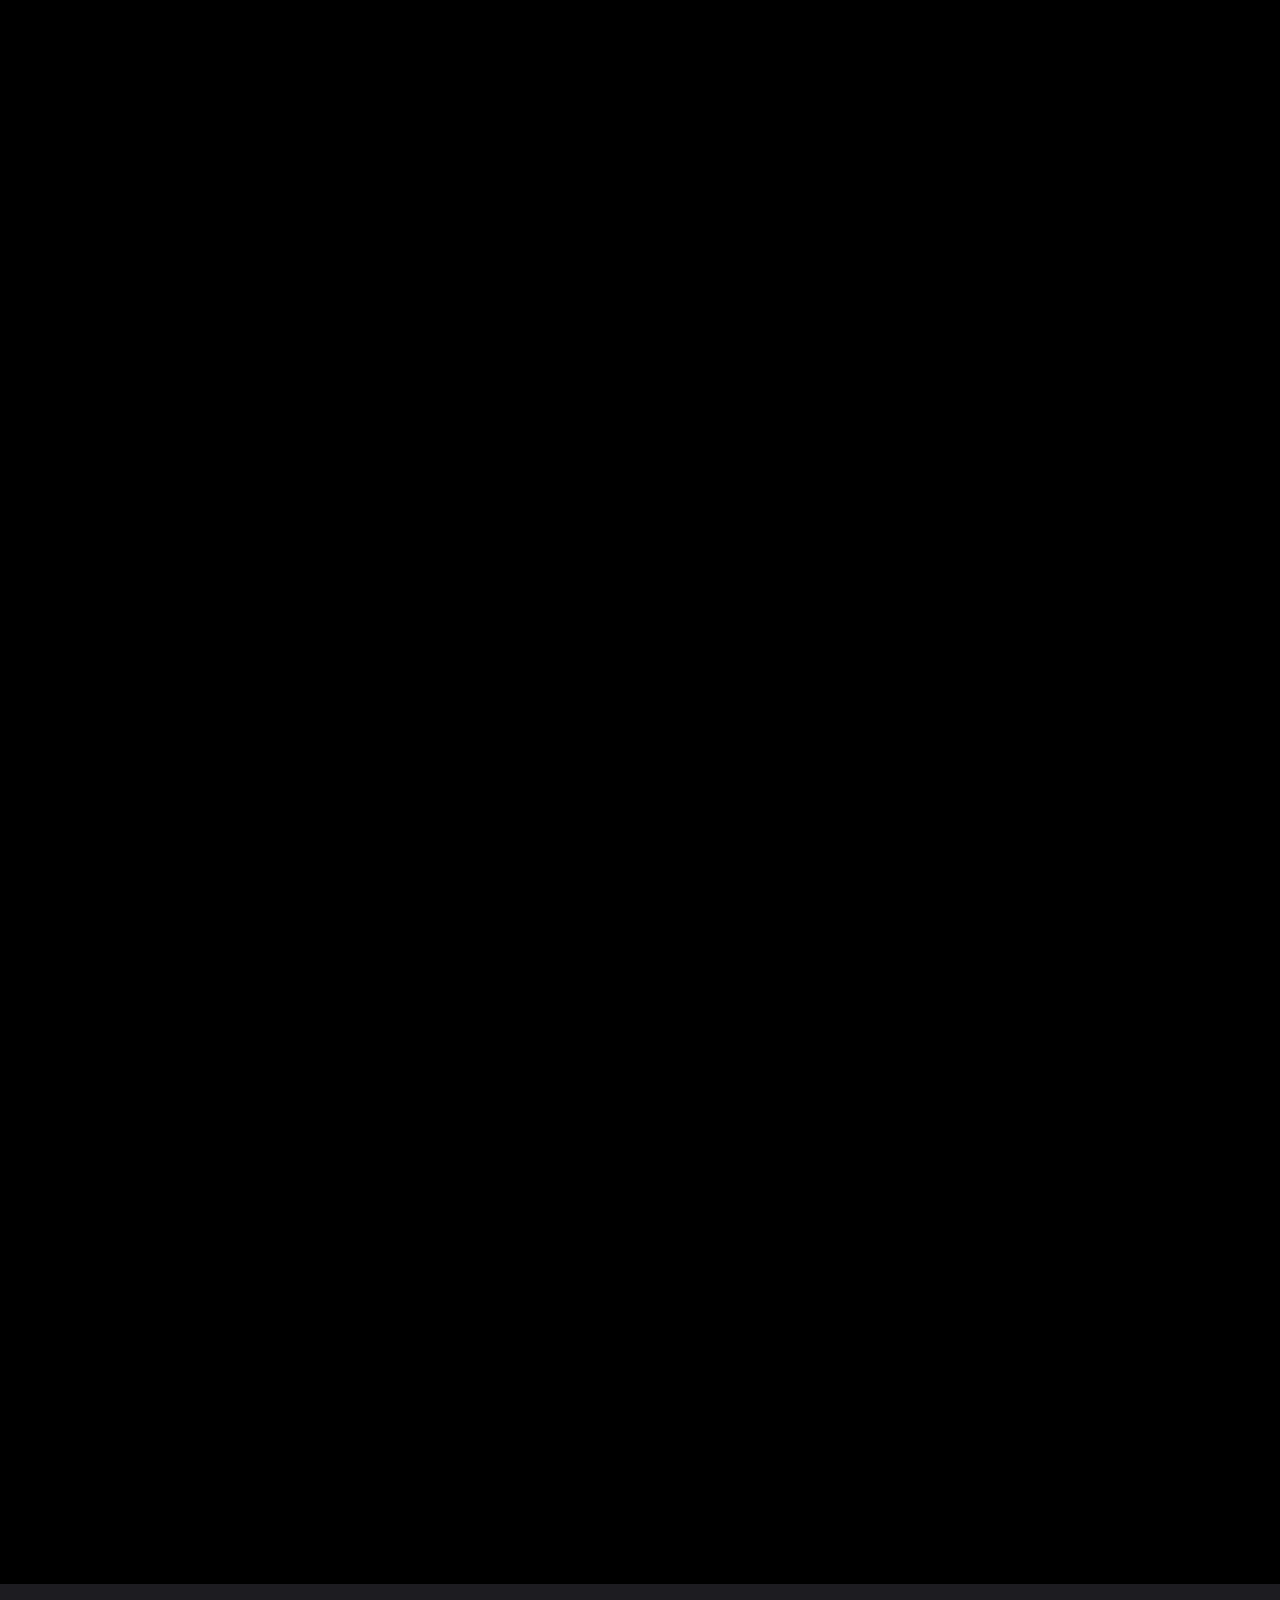
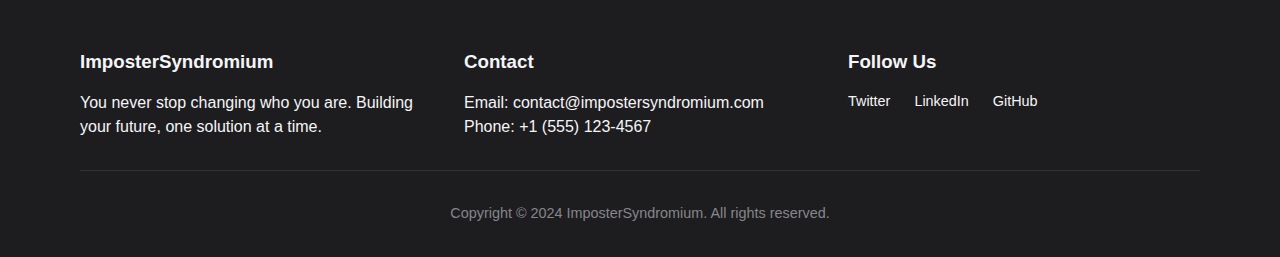
==== commit 4c6fbac9: "[Feature] Added logo" ====
--- a/index.html
+++ b/index.html
@@ -20,7 +20,12 @@
   <header>
     <nav class="main-nav">
       <div class="container">
-        <div class="logo"><a href="index.html">ImposterSyndromium 2.0</a></div>
+        <div class="logo">
+          <a href="index.html">
+            <img src="images/logo.png" alt="ImposterSyndromium Logo" class="logo-img">
+            <span class="logo-text">ImposterSyndromium 2.0</span>
+          </a>
+        </div>
         <ul class="nav-links">
           <li class="nav-item dropdown">
             <a href="#highlights">Highlights</a>
--- a/css/styles.css
+++ b/css/styles.css
@@ -19,9 +19,10 @@
   --transition: all 0.3s cubic-bezier(0.4, 0, 0.2, 1);
   --blur: blur(20px);
   --hover-color: #e5e7eb;
-  --gradient-start: #4a148c;
-  --gradient-end: #311b92;
+  --gradient-start: #6a1b9a;
+  --gradient-end: #4527a0;
   --hover-line-color: #ff69b4;
+  --card-glow: 0 0 30px rgba(106, 27, 154, 0.4);
 }
 
 /* Dark Theme Variables */
@@ -35,8 +36,9 @@
   --nav-bg: rgba(0, 0, 0, 0.8);
   --footer-bg: #1d1d1f;
   --hover-color: #4b5563;
-  --gradient-start: #311b92;
-  --gradient-end: #1a237e;
+  --gradient-start: #4527a0;
+  --gradient-end: #311b92;
+  --card-glow: 0 0 30px rgba(69, 39, 160, 0.5);
 }
 
 /* Base Styles */
@@ -114,21 +116,40 @@
   display: flex;
   justify-content: space-between;
   align-items: center;
-  padding: 1rem;
-}
-
-.logo {
-  font-size: 1.5rem;
-  font-weight: 600;
-  color: var(--text-color);
-  letter-spacing: -0.5px;
-}
-
+  padding: 1.5rem 1rem;
+}
+
+/* Logo Styles */
 .logo a {
   color: inherit;
   text-decoration: none;
-  display: block;
+  display: flex;
+  align-items: center;
   transition: none;
+}
+
+.logo-img {
+  height: 80px;
+  width: auto;
+  margin-right: 15px;
+  border-radius: 6px;
+}
+
+.logo-text {
+  font-size: 1.8rem;
+  font-weight: 600;
+  letter-spacing: -0.5px;
+}
+
+/* Responsive Logo */
+@media (max-width: 768px) {
+  .logo-text {
+    font-size: 1.4rem;
+  }
+  
+  .logo-img {
+    height: 60px;
+  }
 }
 
 .nav-links {
@@ -172,7 +193,7 @@
 
 /* Hero Section */
 .hero {
-  padding: 12rem 0 6rem;
+  padding: 14rem 0 6rem;
   background: linear-gradient(to bottom, var(--background), var(--card-bg));
   text-align: center;
   position: relative;
@@ -249,43 +270,59 @@
 
 .card, .product-card, .download-card, .update-card, .support-card {
   background-color: var(--card-bg);
-  padding: 2.5rem;
-  border-radius: 18px;
-  transition: var(--transition);
+  border-radius: 12px;
+  padding: 2rem;
+  transition: all 0.4s cubic-bezier(0.4, 0, 0.2, 1);
   position: relative;
   overflow: hidden;
-}
-
-.card::before, .product-card::before, .download-card::before, .update-card::before, .support-card::before {
+  cursor: pointer;
+  box-shadow: 0 4px 6px rgba(0, 0, 0, 0.1);
+  transform: scale(1);
+}
+
+.card::after, .product-card::after, .download-card::after, .update-card::after, .support-card::after {
   content: '';
   position: absolute;
   top: 0;
   left: 0;
   right: 0;
-  height: 1px;
-  background: linear-gradient(to right, transparent, var(--hover-line-color), transparent);
+  bottom: 0;
+  border-radius: 12px;
+  background: radial-gradient(circle at center, rgba(106, 27, 154, 0.1) 0%, transparent 70%);
   opacity: 0;
-  transition: var(--transition);
-}
-
-.card:hover::before, .product-card:hover::before, .download-card:hover::before, .update-card:hover::before, .support-card:hover::before {
+  transition: all 0.4s cubic-bezier(0.4, 0, 0.2, 1);
+  pointer-events: none;
+}
+
+[data-theme="dark"] .card::after, [data-theme="dark"] .product-card::after, [data-theme="dark"] .download-card::after, [data-theme="dark"] .update-card::after, [data-theme="dark"] .support-card::after {
+  background: radial-gradient(circle at center, rgba(69, 39, 160, 0.15) 0%, transparent 70%);
+}
+
+.card:hover::after, .product-card:hover::after, .download-card:hover::after, .update-card:hover::after, .support-card:hover::after {
   opacity: 1;
 }
 
 .card:hover, .product-card:hover, .download-card:hover, .update-card:hover, .support-card:hover {
-  transform: translateY(-5px);
-  box-shadow: 0 10px 30px rgba(0, 0, 0, 0.1);
+  transform: translateY(-8px) scale(1.02);
+  box-shadow: var(--card-glow);
 }
 
 [data-theme="dark"] .card:hover, [data-theme="dark"] .product-card:hover, [data-theme="dark"] .download-card:hover, [data-theme="dark"] .update-card:hover, [data-theme="dark"] .support-card:hover {
-  box-shadow: 0 10px 30px rgba(0, 0, 0, 0.3);
+  box-shadow: var(--card-glow);
 }
 
 .card h3, .product-card h3, .download-card h3, .update-card h3, .support-card h3 {
-  color: var(--text-color);
+  position: relative;
+  z-index: 2;
   margin-bottom: 1rem;
+  font-size: 1.5rem;
   font-weight: 600;
-  font-size: 1.5rem;
+}
+
+.card p, .product-card p, .download-card p, .update-card p, .support-card p {
+  position: relative;
+  z-index: 2;
+  color: var(--light-text);
 }
 
 /* Footer */
@@ -578,20 +615,24 @@
 /* Site Message Styles */
 .site-message {
     display: none;
-    background-color: #ffd700;
-    color: #000;
+    padding: 1rem;
+    background-color: var(--primary-color);
+    color: var(--text-color);
     text-align: center;
-    padding: 10px;
-    font-weight: 500;
     position: fixed;
     top: 0;
     left: 0;
     right: 0;
-    z-index: 9999;
+    z-index: 1000;
     box-shadow: 0 2px 4px rgba(0, 0, 0, 0.1);
 }
 
-.site-message::before {
-    content: "⚠️";
-    margin-right: 8px;
+.site-message[data-theme="dark"] {
+    background-color: var(--dark-primary);
+    color: var(--dark-text);
+}
+
+.site-message[data-theme="light"] {
+    background-color: var(--light-primary);
+    color: var(--light-text);
 }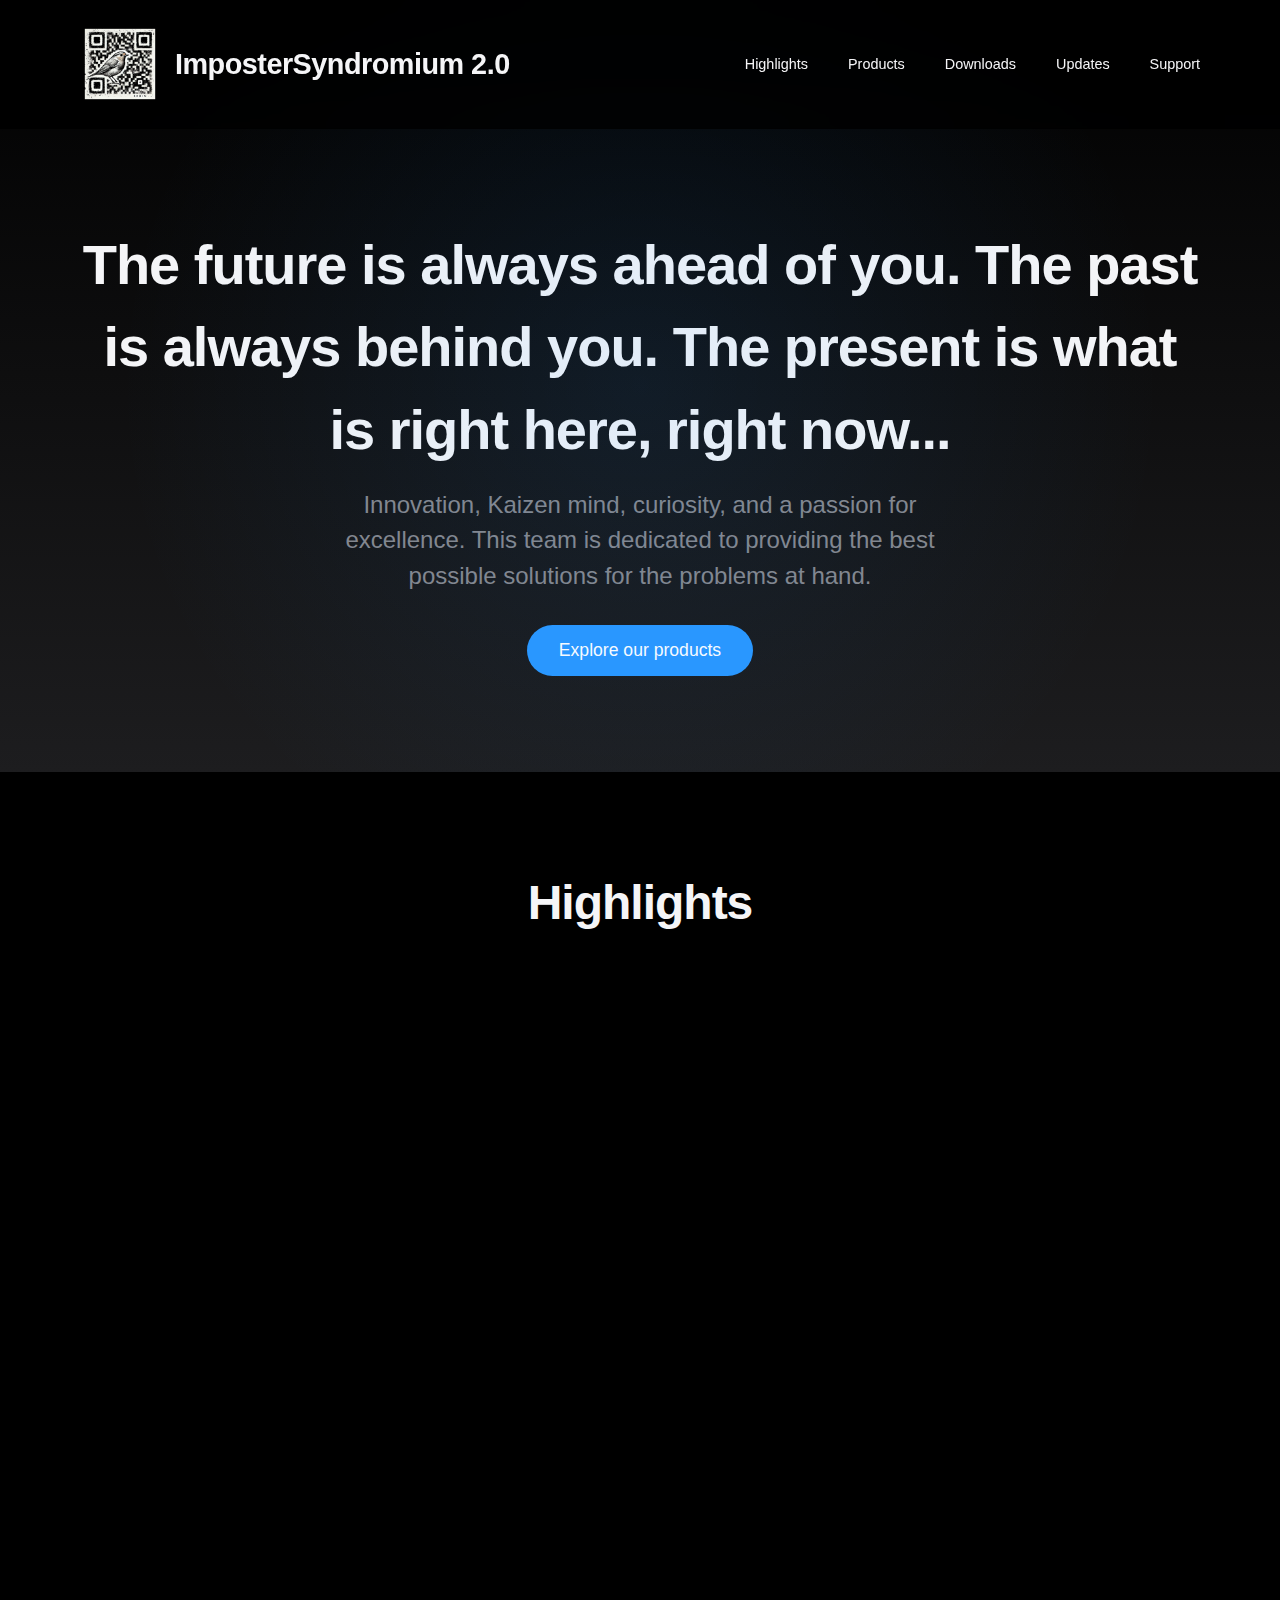
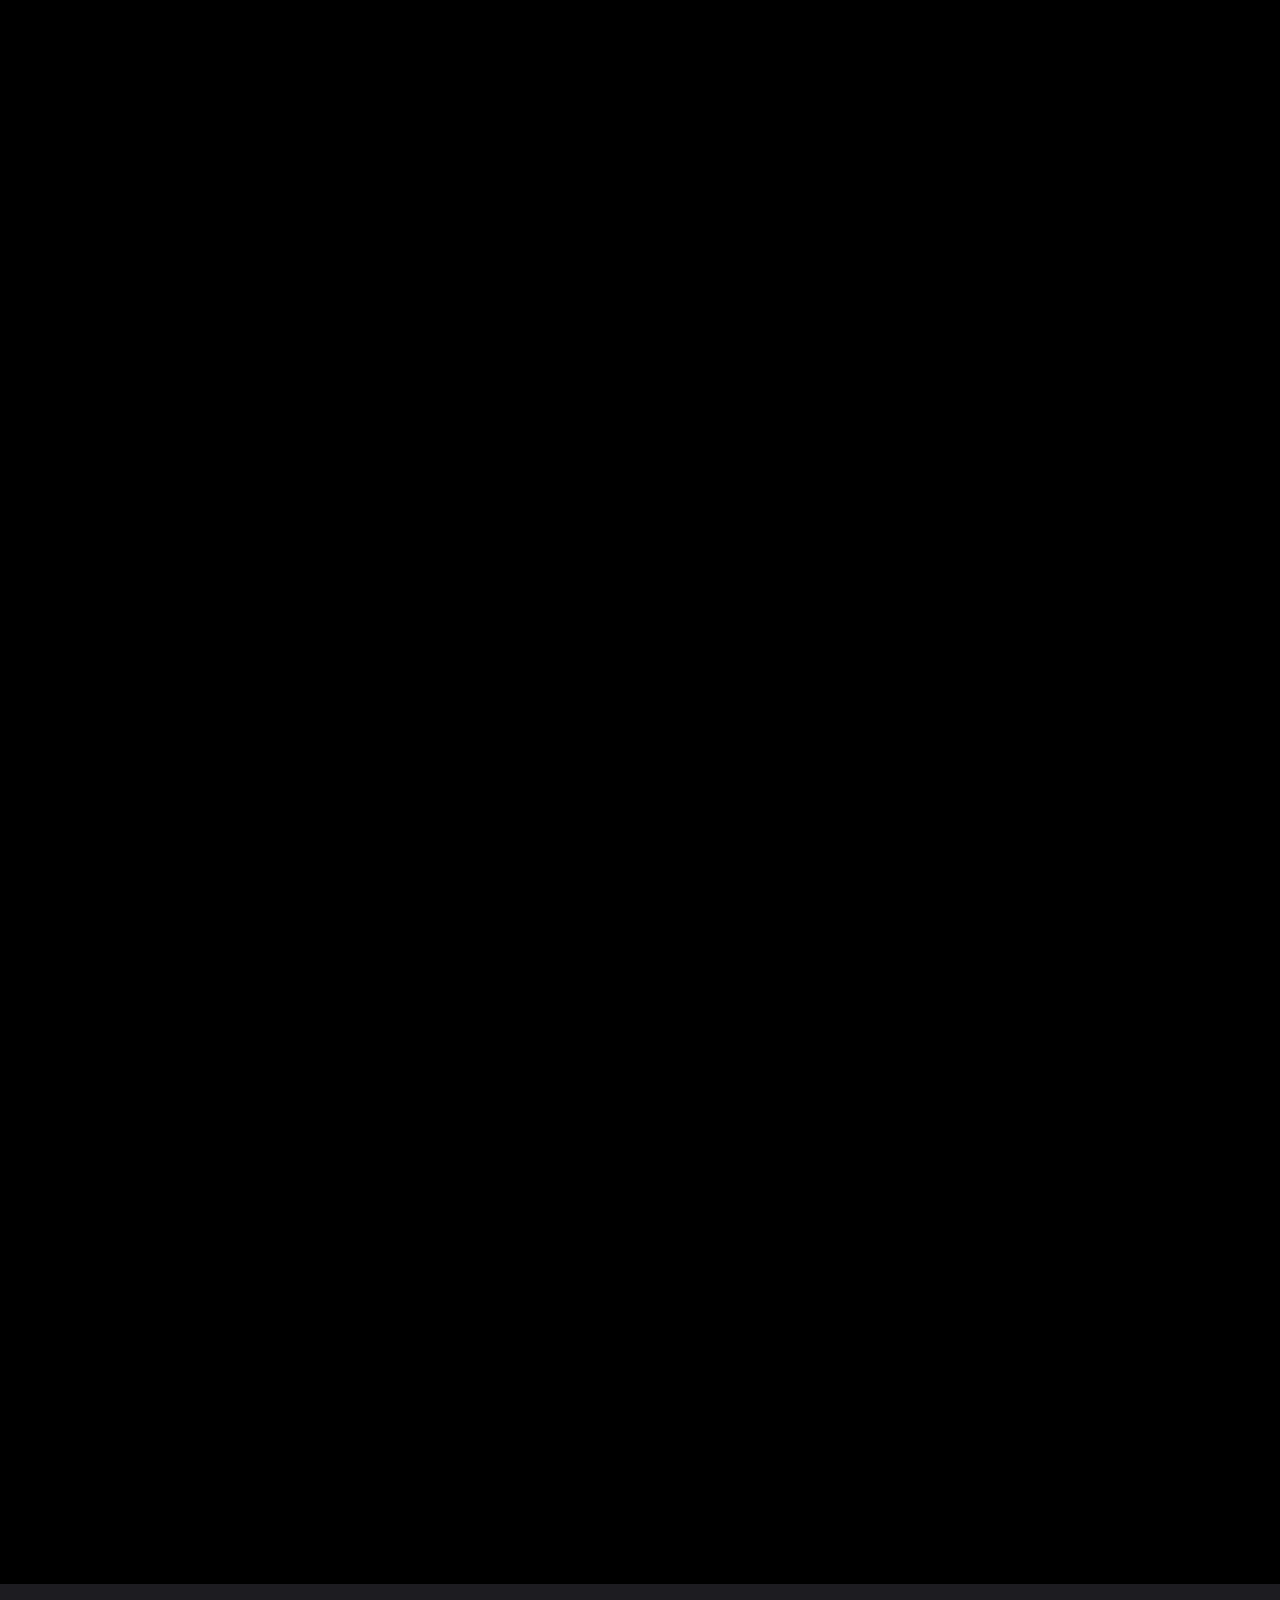
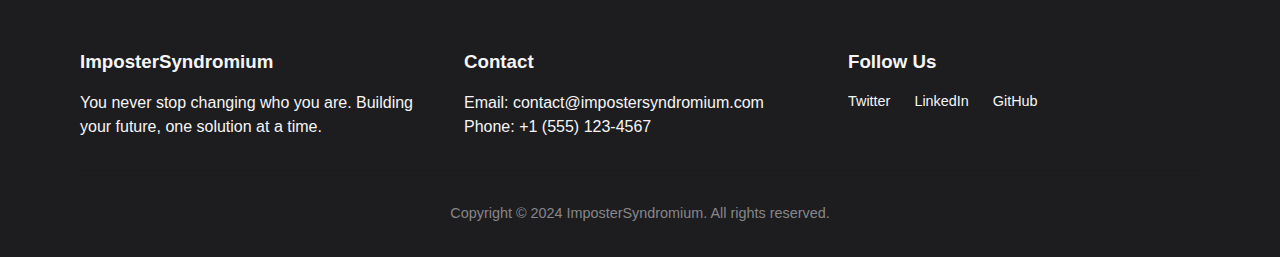
==== commit f15992ac: "[BugFix] removed theme switcher" ====
--- a/index.html
+++ b/index.html
@@ -8,15 +8,6 @@
   <link href="https://fonts.googleapis.com/css2?family=Inter:wght@400;500;600;700&display=swap" rel="stylesheet">
 </head>
 <body>
-  <button class="theme-switcher" aria-label="Toggle theme">
-    <svg class="light-icon" xmlns="http://www.w3.org/2000/svg" viewBox="0 0 24 24">
-      <path d="M12 17c-2.76 0-5-2.24-5-5s2.24-5 5-5 5 2.24 5 5-2.24 5-5 5zm0-8c-1.66 0-3 1.34-3 3s1.34 3 3 3 3-1.34 3-3-1.34-3-3-3z"/>
-      <path d="M12 1L2.22 6.06l1.64 1.64L12 3.31l8.14 4.39 1.64-1.64L12 1zM12 23l-9.78-5.06 1.64-1.64L12 20.69l8.14-4.39 1.64 1.64L12 23z"/>
-    </svg>
-    <svg class="dark-icon" xmlns="http://www.w3.org/2000/svg" viewBox="0 0 24 24" style="display: none;">
-      <path d="M12 3c-4.97 0-9 4.03-9 9s4.03 9 9 9 9-4.03 9-9c0-.46-.04-.92-.1-1.36-.98 1.37-2.58 2.26-4.4 2.26-2.98 0-5.4-2.42-5.4-5.4 0-1.81.89-3.42 2.26-4.4-.44-.06-.9-.1-1.36-.1z"/>
-    </svg>
-  </button>
   <header>
     <nav class="main-nav">
       <div class="container">
--- a/css/styles.css
+++ b/css/styles.css
@@ -6,27 +6,8 @@
   box-sizing: border-box;
 }
 
-/* Variables - Light Theme (Default) */
+/* Variables - Dark Theme (Default) */
 :root {
-  --primary-color: #0071e3;
-  --secondary-color: #2997ff;
-  --text-color: #1d1d1f;
-  --light-text: #86868b;
-  --background: #ffffff;
-  --card-bg: #f5f5f7;
-  --nav-bg: rgba(255, 255, 255, 0.8);
-  --footer-bg: #f5f5f7;
-  --transition: all 0.3s cubic-bezier(0.4, 0, 0.2, 1);
-  --blur: blur(20px);
-  --hover-color: #e5e7eb;
-  --gradient-start: #6a1b9a;
-  --gradient-end: #4527a0;
-  --hover-line-color: #ff69b4;
-  --card-glow: 0 0 30px rgba(106, 27, 154, 0.4);
-}
-
-/* Dark Theme Variables */
-[data-theme="dark"] {
   --primary-color: #2997ff;
   --secondary-color: #0071e3;
   --text-color: #f5f5f7;
@@ -35,6 +16,8 @@
   --card-bg: #1d1d1f;
   --nav-bg: rgba(0, 0, 0, 0.8);
   --footer-bg: #1d1d1f;
+  --transition: all 0.3s cubic-bezier(0.4, 0, 0.2, 1);
+  --blur: blur(20px);
   --hover-color: #4b5563;
   --gradient-start: #4527a0;
   --gradient-end: #311b92;
@@ -60,39 +43,7 @@
 
 /* Theme Switcher */
 .theme-switcher {
-  position: fixed;
-  top: 1.5rem;
-  right: 1.5rem;
-  z-index: 1000;
-  background: var(--card-bg);
-  border: none;
-  border-radius: 50%;
-  width: 40px;
-  height: 40px;
-  display: flex;
-  align-items: center;
-  justify-content: center;
-  cursor: pointer;
-  box-shadow: 0 2px 8px rgba(0, 0, 0, 0.1);
-  transition: var(--transition);
-  backdrop-filter: var(--blur);
-  -webkit-backdrop-filter: var(--blur);
-}
-
-.theme-switcher:hover {
-  transform: scale(1.1);
-  background: var(--primary-color);
-}
-
-.theme-switcher:hover svg {
-  fill: white;
-}
-
-.theme-switcher svg {
-  width: 20px;
-  height: 20px;
-  fill: var(--text-color);
-  transition: var(--transition);
+  display: none;
 }
 
 /* Navigation */
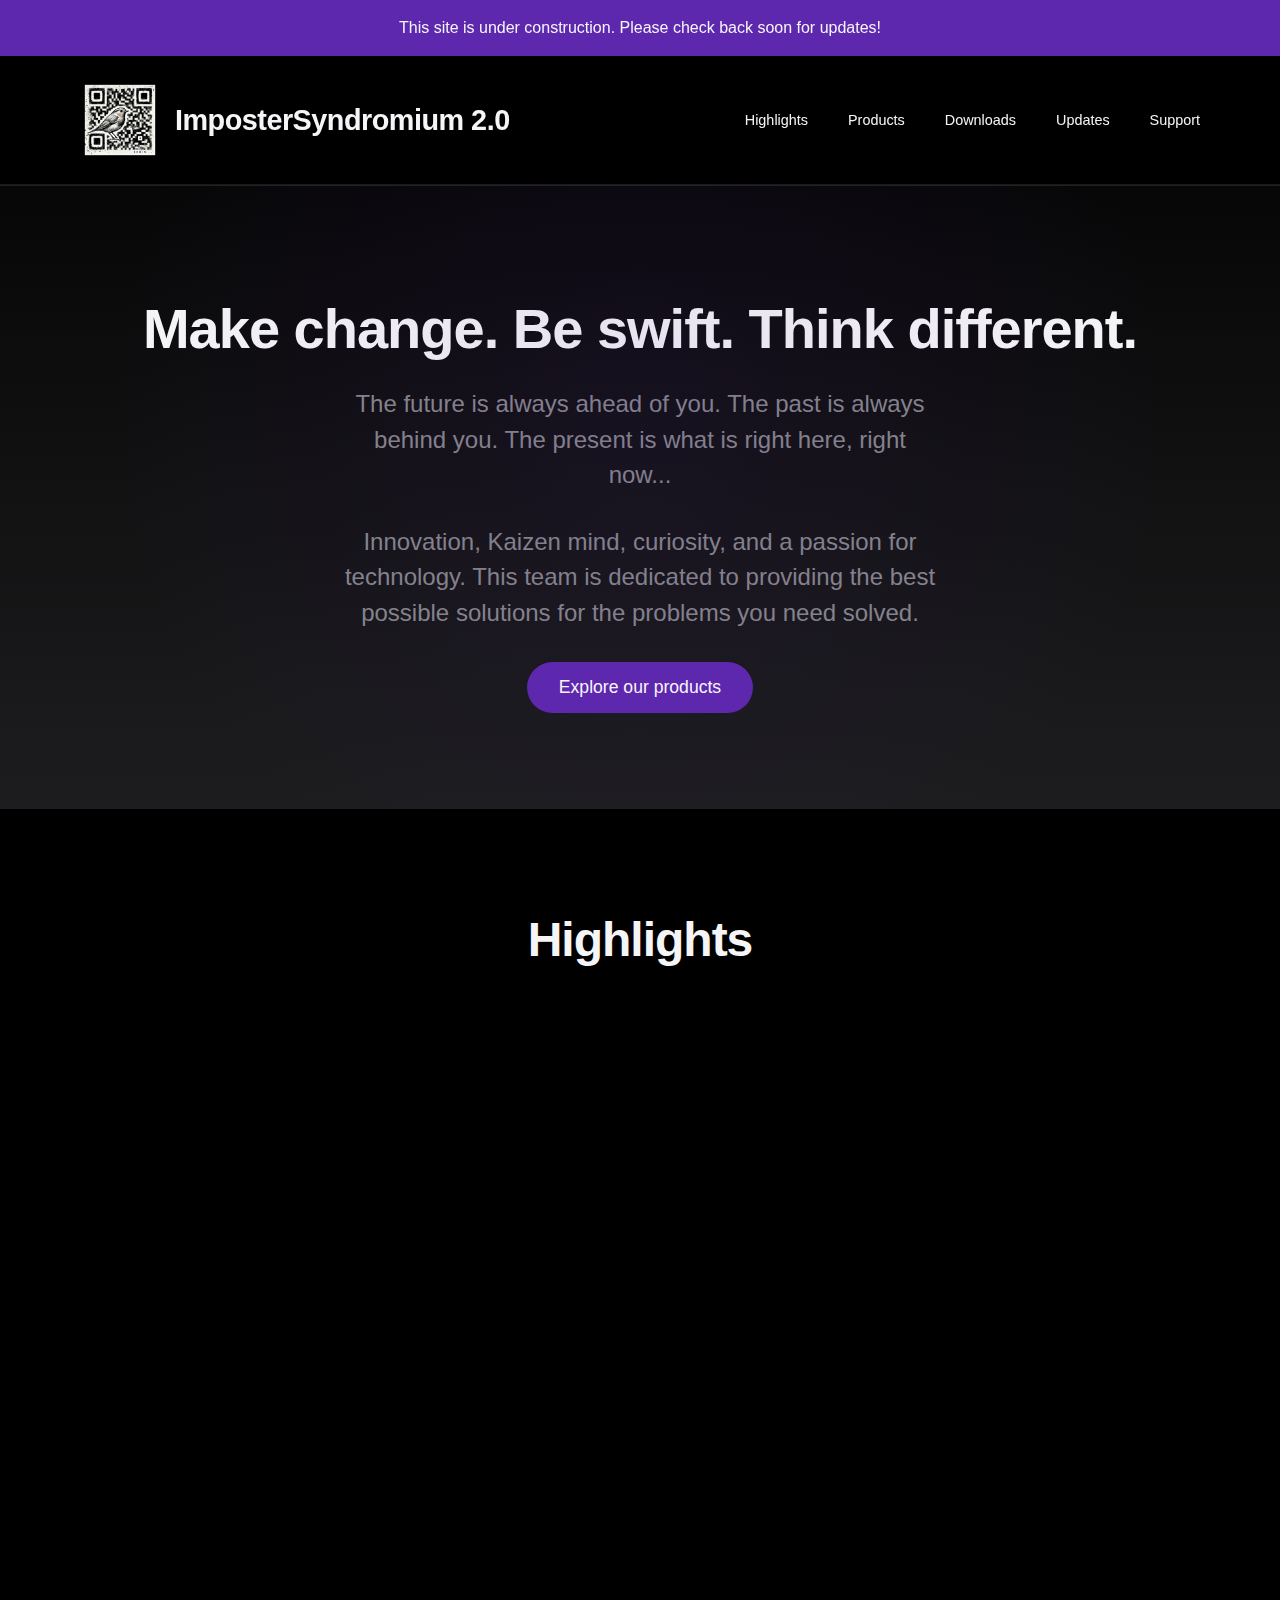
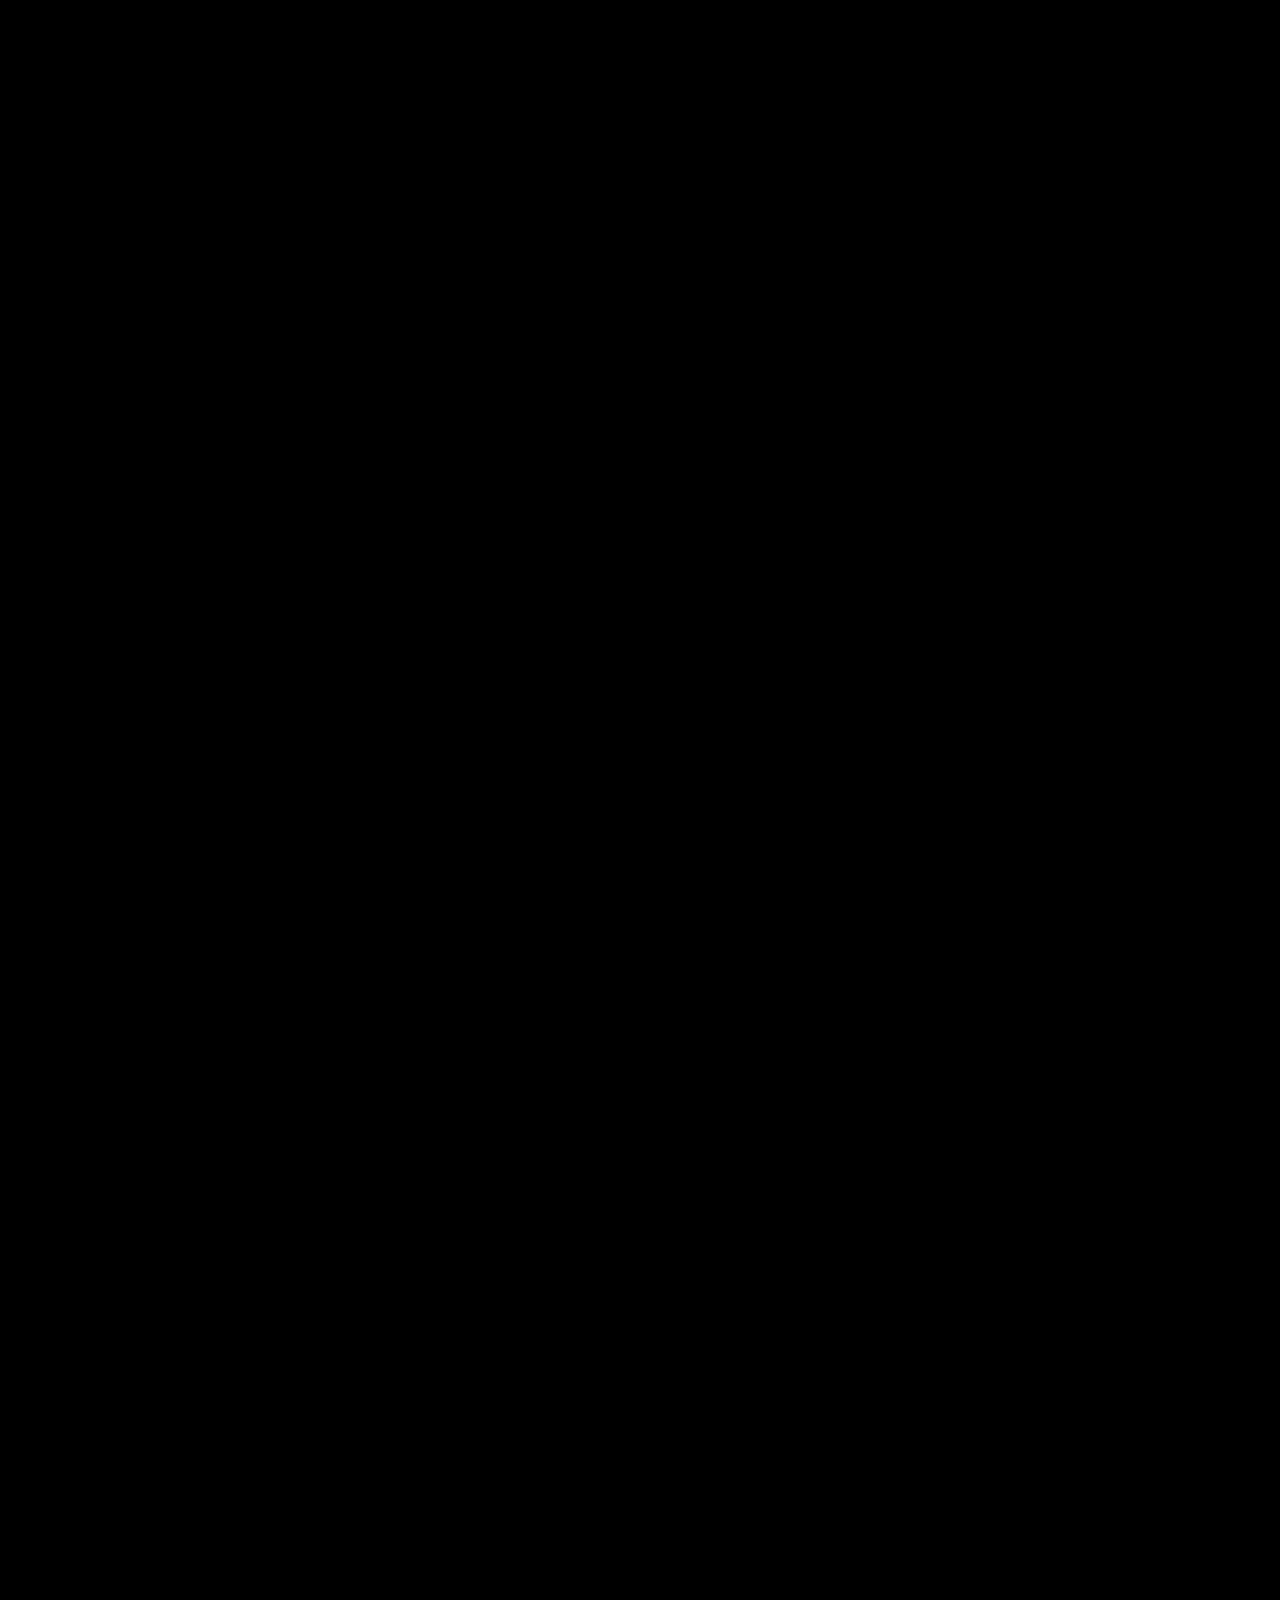
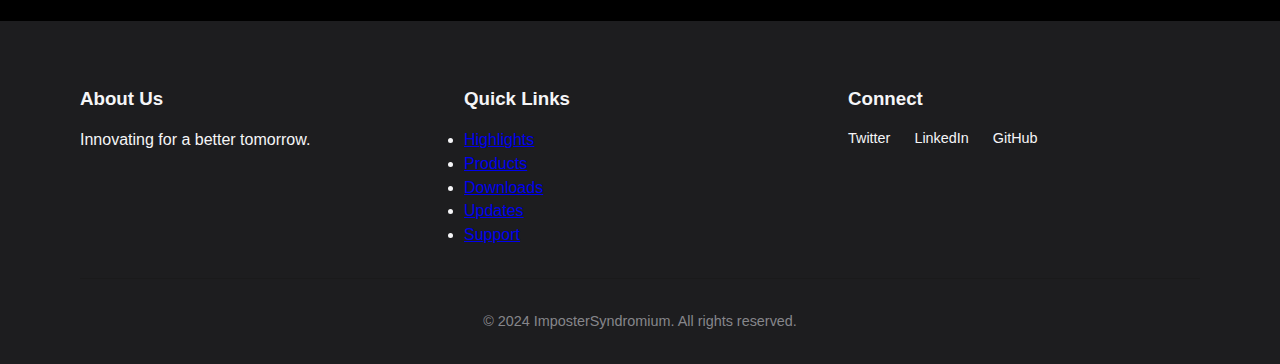
==== commit 2ece781f: "[WIP] Working opn top banner with site message" ====
--- a/index.html
+++ b/index.html
@@ -7,6 +7,8 @@
   <link rel="stylesheet" href="css/styles.css">
   <link href="https://fonts.googleapis.com/css2?family=Inter:wght@400;500;600;700&display=swap" rel="stylesheet">
 </head>
+
+
 <body>
   <header>
     <nav class="main-nav">
@@ -67,8 +69,9 @@
   <main>
     <section class="hero">
       <div class="container">
-        <h1>The future is always ahead of you.  The past is always behind you.  The present is what is right here, right now...</h1>
-        <p>Innovation, Kaizen mind, curiosity, and a passion for excellence. This team is dedicated to providing the best possible solutions for the problems at hand.</p>
+        <h1>Make change.  Be swift.  Think different.</h1>
+        <p>The future is always ahead of you.  The past is always behind you.  The present is what is right here, right now...</p>
+        <p>Innovation, Kaizen mind, curiosity, and a passion for technology. This team is dedicated to providing the best possible solutions for the problems you need solved.</p>
         <a href="#products" class="cta-button">Explore our products</a>
       </div>
     </section>
@@ -178,16 +181,21 @@
     <div class="container">
       <div class="footer-content">
         <div class="footer-section">
-          <h3>ImposterSyndromium</h3>
-          <p>You never stop changing who you are.  Building your future, one solution at a time.</p>
+          <h3>About Us</h3>
+          <p>Innovating for a better tomorrow.</p>
         </div>
         <div class="footer-section">
-          <h3>Contact</h3>
-          <p>Email: contact@impostersyndromium.com</p>
-          <p>Phone: +1 (555) 123-4567</p>
+          <h3>Quick Links</h3>
+          <ul>
+            <li><a href="#highlights">Highlights</a></li>
+            <li><a href="#products">Products</a></li>
+            <li><a href="#downloads">Downloads</a></li>
+            <li><a href="#updates">Updates</a></li>
+            <li><a href="#support">Support</a></li>
+          </ul>
         </div>
         <div class="footer-section">
-          <h3>Follow Us</h3>
+          <h3>Connect</h3>
           <div class="social-links">
             <a href="#">Twitter</a>
             <a href="#">LinkedIn</a>
@@ -196,11 +204,12 @@
         </div>
       </div>
       <div class="footer-bottom">
-        <p>Copyright © 2024 ImposterSyndromium. All rights reserved.</p>
+        <p>&copy; 2024 ImposterSyndromium. All rights reserved.</p>
       </div>
     </div>
   </footer>
 
   <script src="js/script.js"></script>
+  <script src="js/site-message.js"></script>
 </body>
 </html>
--- a/css/styles.css
+++ b/css/styles.css
@@ -8,16 +8,16 @@
 
 /* Variables - Dark Theme (Default) */
 :root {
-  --primary-color: #2997ff;
-  --secondary-color: #0071e3;
+  --primary-color: #5d27ae;
+  --secondary-color: #8f6ad3;
   --text-color: #f5f5f7;
   --light-text: #86868b;
   --background: #000000;
   --card-bg: #1d1d1f;
-  --nav-bg: rgba(0, 0, 0, 0.8);
+  --nav-bg: var(--card-bg);
   --footer-bg: #1d1d1f;
   --transition: all 0.3s cubic-bezier(0.4, 0, 0.2, 1);
-  --blur: blur(20px);
+  --blur: blur(70px) saturate(180%);
   --hover-color: #4b5563;
   --gradient-start: #4527a0;
   --gradient-end: #311b92;
@@ -48,15 +48,19 @@
 
 /* Navigation */
 .main-nav {
-  background-color: var(--nav-bg);
-  backdrop-filter: var(--blur);
-  -webkit-backdrop-filter: var(--blur);
+  background-color: #000000; /* Solid black background */
   position: fixed;
   width: 100%;
-  top: 0;
-  z-index: 1000;
-  transition: var(--transition);
-  border-bottom: 1px solid rgba(0, 0, 0, 0.1);
+  top: 3.5rem; /* Space for site message */
+  z-index: 1001;
+  transition: var(--transition);
+  border-bottom: 1px solid rgba(255, 255, 255, 0.1);
+  box-shadow: 0 1px 0 0 rgba(255, 255, 255, 0.1);
+}
+
+/* Remove all transparency effects */
+.main-nav::before {
+  display: none;
 }
 
 [data-theme="dark"] .main-nav {
@@ -144,7 +148,7 @@
 
 /* Hero Section */
 .hero {
-  padding: 14rem 0 6rem;
+  padding: 18rem 0 6rem;
   background: linear-gradient(to bottom, var(--background), var(--card-bg));
   text-align: center;
   position: relative;
@@ -334,9 +338,9 @@
     top: 100%;
     left: 0;
     right: 0;
-    background-color: var(--nav-bg);
-    backdrop-filter: var(--blur);
-    -webkit-backdrop-filter: var(--blur);
+    background-color: #000000;
+    backdrop-filter: none;
+    -webkit-backdrop-filter: none;
     flex-direction: column;
     padding: 1rem;
     border-bottom: 1px solid rgba(0, 0, 0, 0.1);
@@ -397,9 +401,9 @@
   position: absolute;
   top: 100%;
   left: 0;
-  background-color: var(--nav-bg);
-  backdrop-filter: var(--blur);
-  -webkit-backdrop-filter: var(--blur);
+  background-color: #000000;
+  backdrop-filter: none;
+  -webkit-backdrop-filter: none;
   min-width: 200px;
   padding: 0.5rem 0;
   border-radius: 8px;
@@ -565,7 +569,7 @@
 
 /* Site Message Styles */
 .site-message {
-    display: none;
+    display: block;
     padding: 1rem;
     background-color: var(--primary-color);
     color: var(--text-color);
@@ -576,14 +580,15 @@
     right: 0;
     z-index: 1000;
     box-shadow: 0 2px 4px rgba(0, 0, 0, 0.1);
+    font-weight: 500;
 }
 
 .site-message[data-theme="dark"] {
-    background-color: var(--dark-primary);
-    color: var(--dark-text);
+    background-color: var(--primary-color);
+    color: var(--text-color);
 }
 
 .site-message[data-theme="light"] {
-    background-color: var(--light-primary);
-    color: var(--light-text);
+    background-color: var(--primary-color);
+    color: var(--text-color);
 }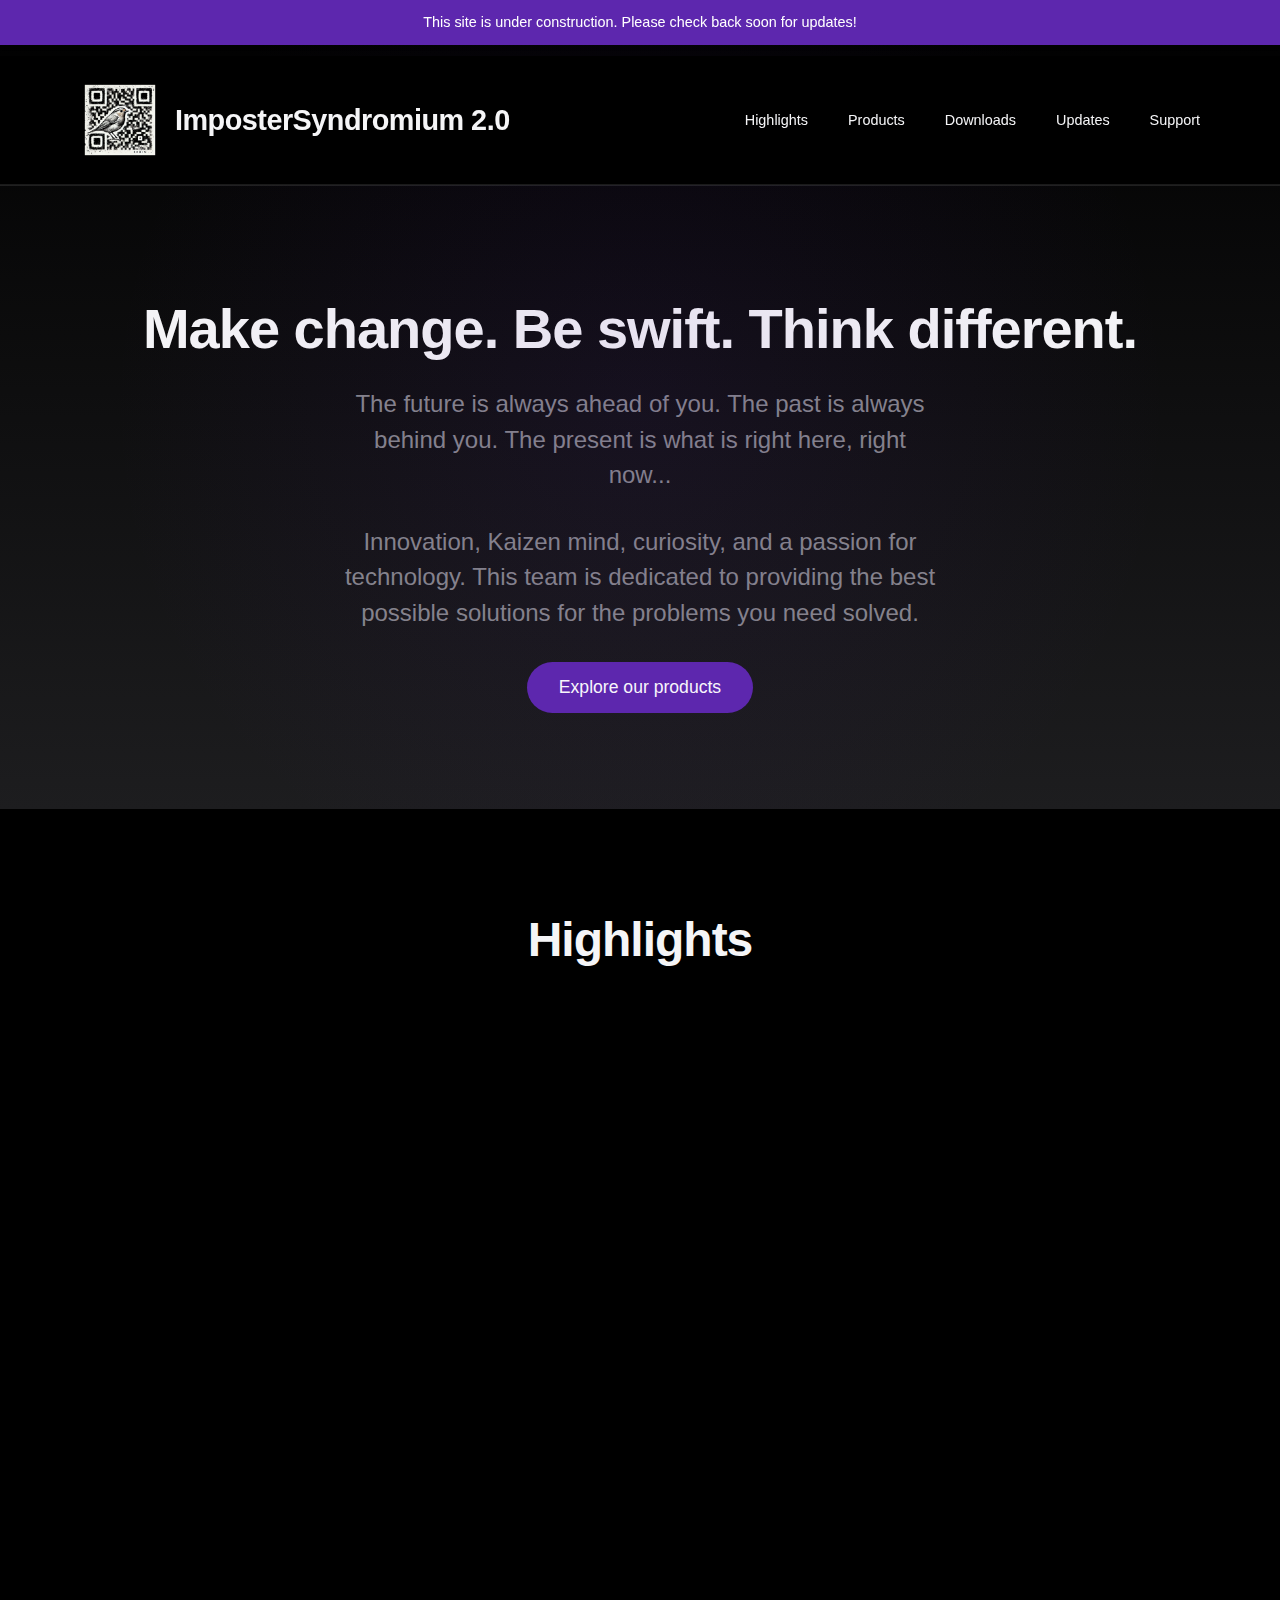
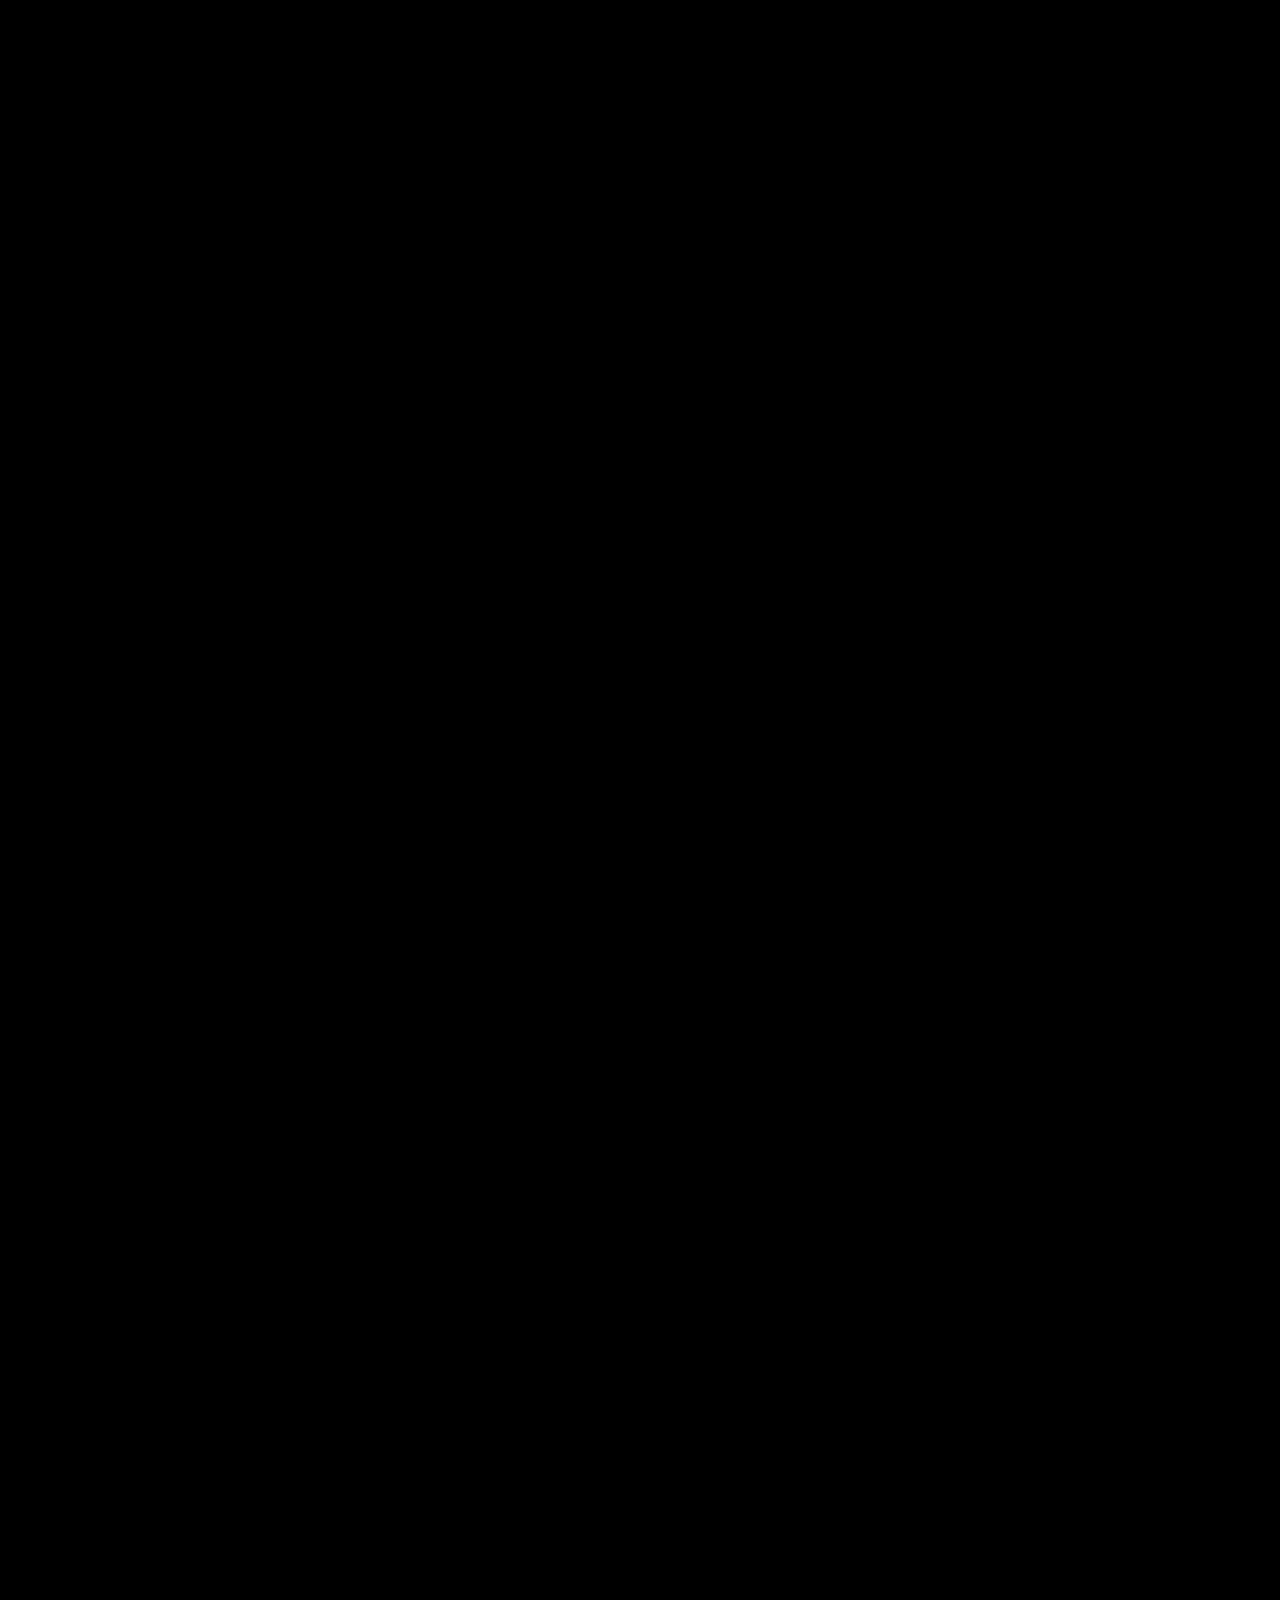
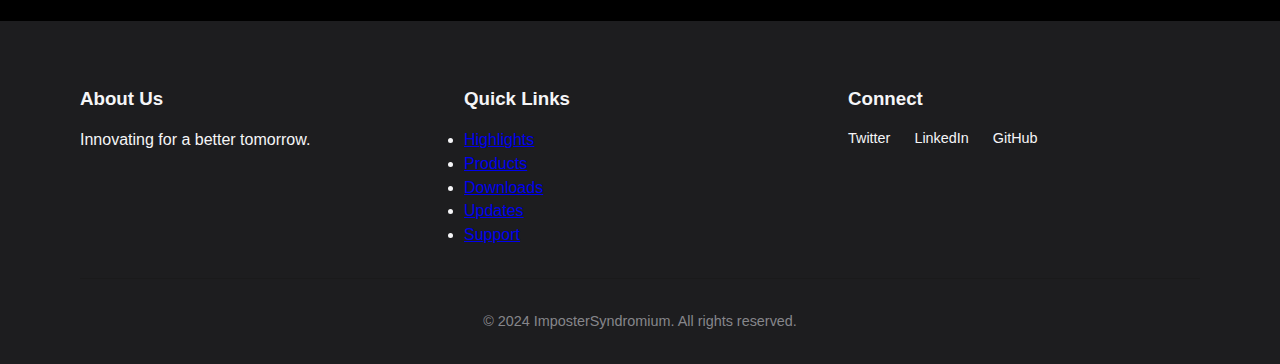
==== commit 09440a28: "[BugFix] New Shared top menu header/banner" ====
--- a/index.html
+++ b/index.html
@@ -8,64 +8,9 @@
   <link href="https://fonts.googleapis.com/css2?family=Inter:wght@400;500;600;700&display=swap" rel="stylesheet">
 </head>
 
-
 <body>
-  <header>
-    <nav class="main-nav">
-      <div class="container">
-        <div class="logo">
-          <a href="index.html">
-            <img src="images/logo.png" alt="ImposterSyndromium Logo" class="logo-img">
-            <span class="logo-text">ImposterSyndromium 2.0</span>
-          </a>
-        </div>
-        <ul class="nav-links">
-          <li class="nav-item dropdown">
-            <a href="#highlights">Highlights</a>
-            <ul class="dropdown-menu">
-              <li><a href="pages/highlights/featured-projects.html">Featured Projects</a></li>
-              <li><a href="pages/highlights/success-stories.html">Success Stories</a></li>
-              <li><a href="pages/highlights/awards.html">Awards</a></li>
-            </ul>
-          </li>
-          <li class="nav-item dropdown">
-            <a href="#products">Products</a>
-            <ul class="dropdown-menu">
-              <li><a href="pages/products/software-solutions.html">Software Solutions</a></li>
-              <li><a href="pages/products/hardware-products.html">Hardware Products</a></li>
-              <li><a href="pages/products/professional-services.html">Professional Services</a></li>
-            </ul>
-          </li>
-          <li class="nav-item dropdown">
-            <a href="#downloads">Downloads</a>
-            <ul class="dropdown-menu">
-              <li><a href="pages/downloads/mobile-apps.html">Mobile Apps</a></li>
-              <li><a href="pages/downloads/desktop-software.html">Desktop Software</a></li>
-              <li><a href="pages/downloads/resources.html">Resources</a></li>
-            </ul>
-          </li>
-          <li class="nav-item dropdown">
-            <a href="#updates">Updates</a>
-            <ul class="dropdown-menu">
-              <li><a href="pages/updates/blog.html">Blog</a></li>
-              <li><a href="pages/updates/news.html">News</a></li>
-              <li><a href="pages/updates/product-roadmap.html">Product Roadmap</a></li>
-            </ul>
-          </li>
-          <li class="nav-item dropdown">
-            <a href="#support">Support</a>
-            <ul class="dropdown-menu">
-              <li><a href="pages/support/documentation.html">Documentation</a></li>
-              <li><a href="pages/support/faq.html">FAQ</a></li>
-              <li><a href="pages/support/contact.html">Contact Us</a></li>
-            </ul>
-          </li>
-        </ul>
-        <button class="mobile-menu-btn">☰</button>
-      </div>
-    </nav>
-  </header>
-
+  <!-- Header will be included here by header-include.js -->
+  
   <main>
     <section class="hero">
       <div class="container">
@@ -209,7 +154,7 @@
     </div>
   </footer>
 
+  <script src="js/header-include.js"></script>
   <script src="js/script.js"></script>
-  <script src="js/site-message.js"></script>
 </body>
 </html>
--- a/css/styles.css
+++ b/css/styles.css
@@ -52,7 +52,7 @@
   position: fixed;
   width: 100%;
   top: 3.5rem; /* Space for site message */
-  z-index: 1001;
+  z-index: 1000; /* Lower than site message */
   transition: var(--transition);
   border-bottom: 1px solid rgba(255, 255, 255, 0.1);
   box-shadow: 0 1px 0 0 rgba(255, 255, 255, 0.1);
@@ -567,28 +567,29 @@
   }
 }
 
-/* Site Message Styles */
+/* Site Message Banner */
 .site-message {
-    display: block;
-    padding: 1rem;
-    background-color: var(--primary-color);
-    color: var(--text-color);
-    text-align: center;
-    position: fixed;
-    top: 0;
-    left: 0;
-    right: 0;
-    z-index: 1000;
-    box-shadow: 0 2px 4px rgba(0, 0, 0, 0.1);
-    font-weight: 500;
+  position: fixed;
+  top: 0;
+  left: 0;
+  right: 0;
+  z-index: 2000;
+  padding: 0.75rem 1rem;
+  text-align: center;
+  font-size: 0.9rem;
+  font-weight: 500;
+  display: none;
+  background-color: var(--primary-color);
+  color: white;
+  box-shadow: 0 2px 4px rgba(0, 0, 0, 0.1);
 }
 
 .site-message[data-theme="dark"] {
-    background-color: var(--primary-color);
-    color: var(--text-color);
+  background-color: var(--primary-color);
+  color: white;
 }
 
 .site-message[data-theme="light"] {
-    background-color: var(--primary-color);
-    color: var(--text-color);
+  background-color: var(--primary-color);
+  color: white;
 }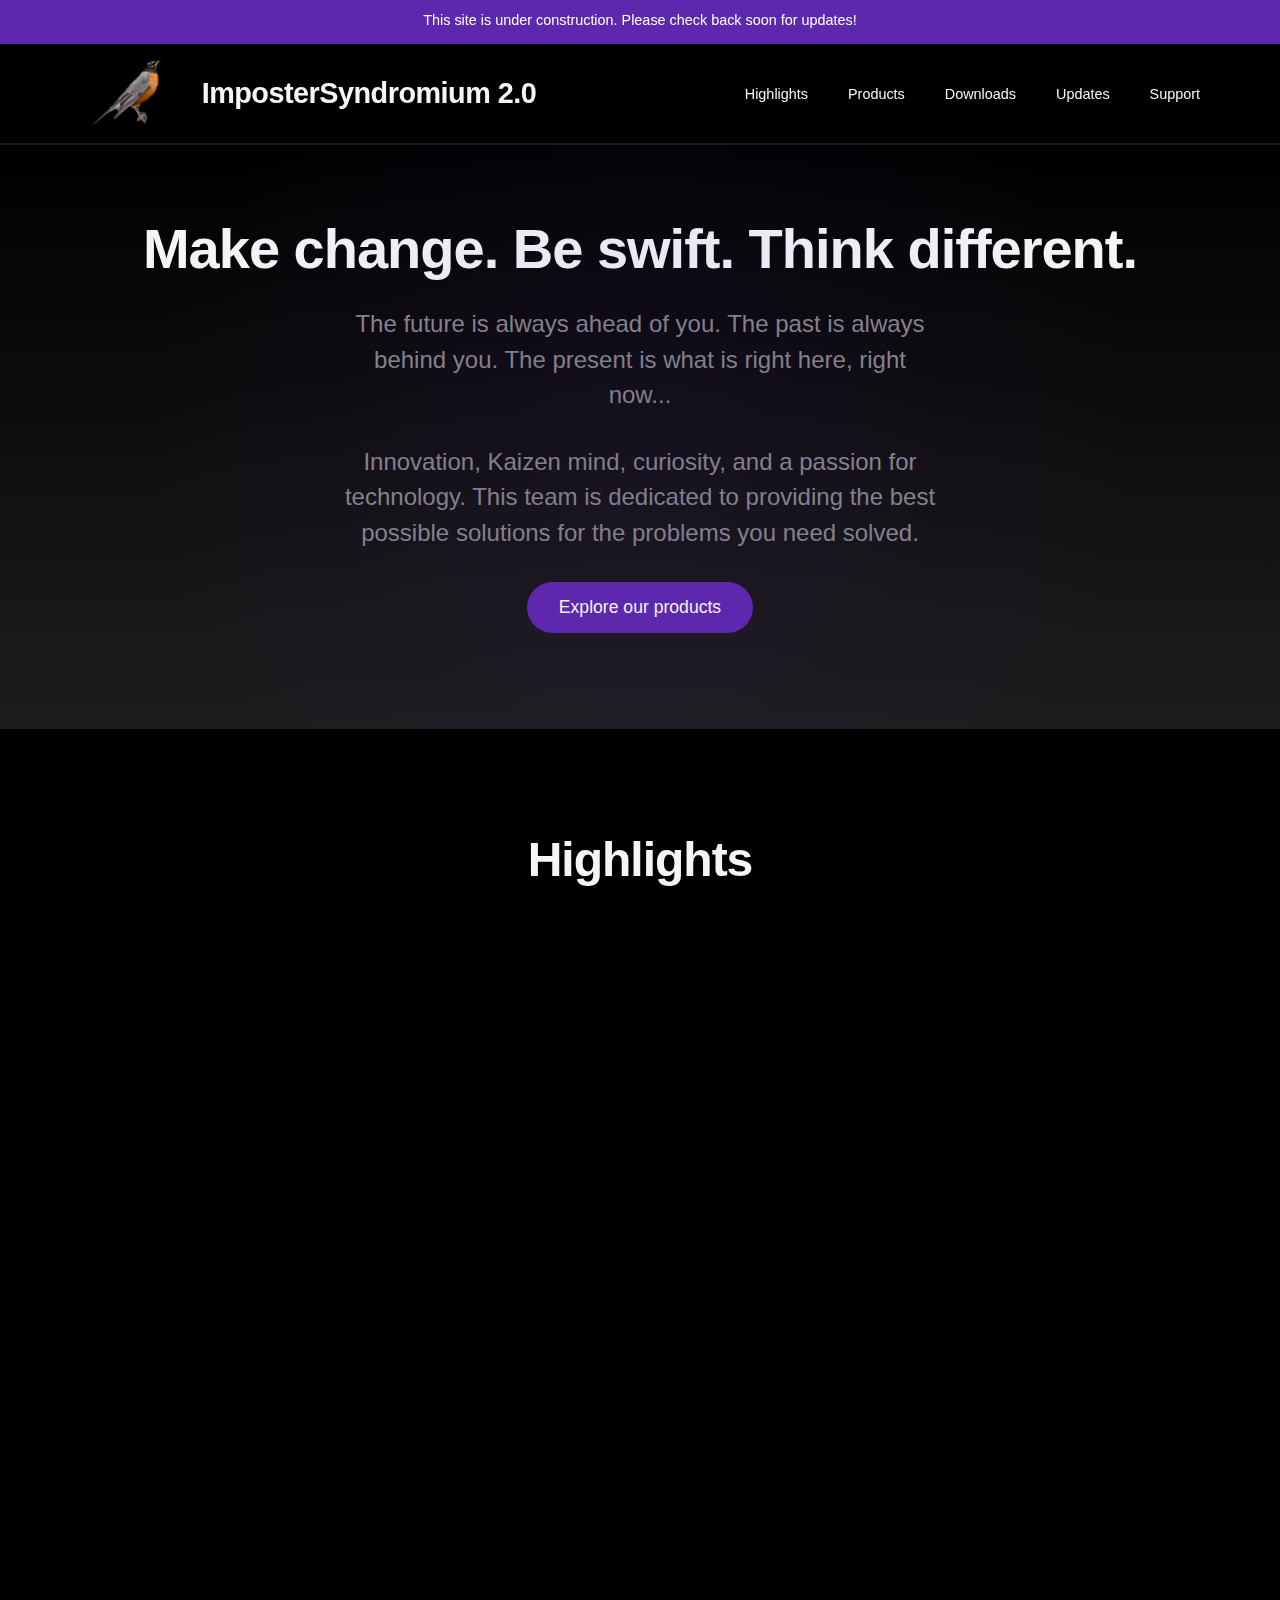
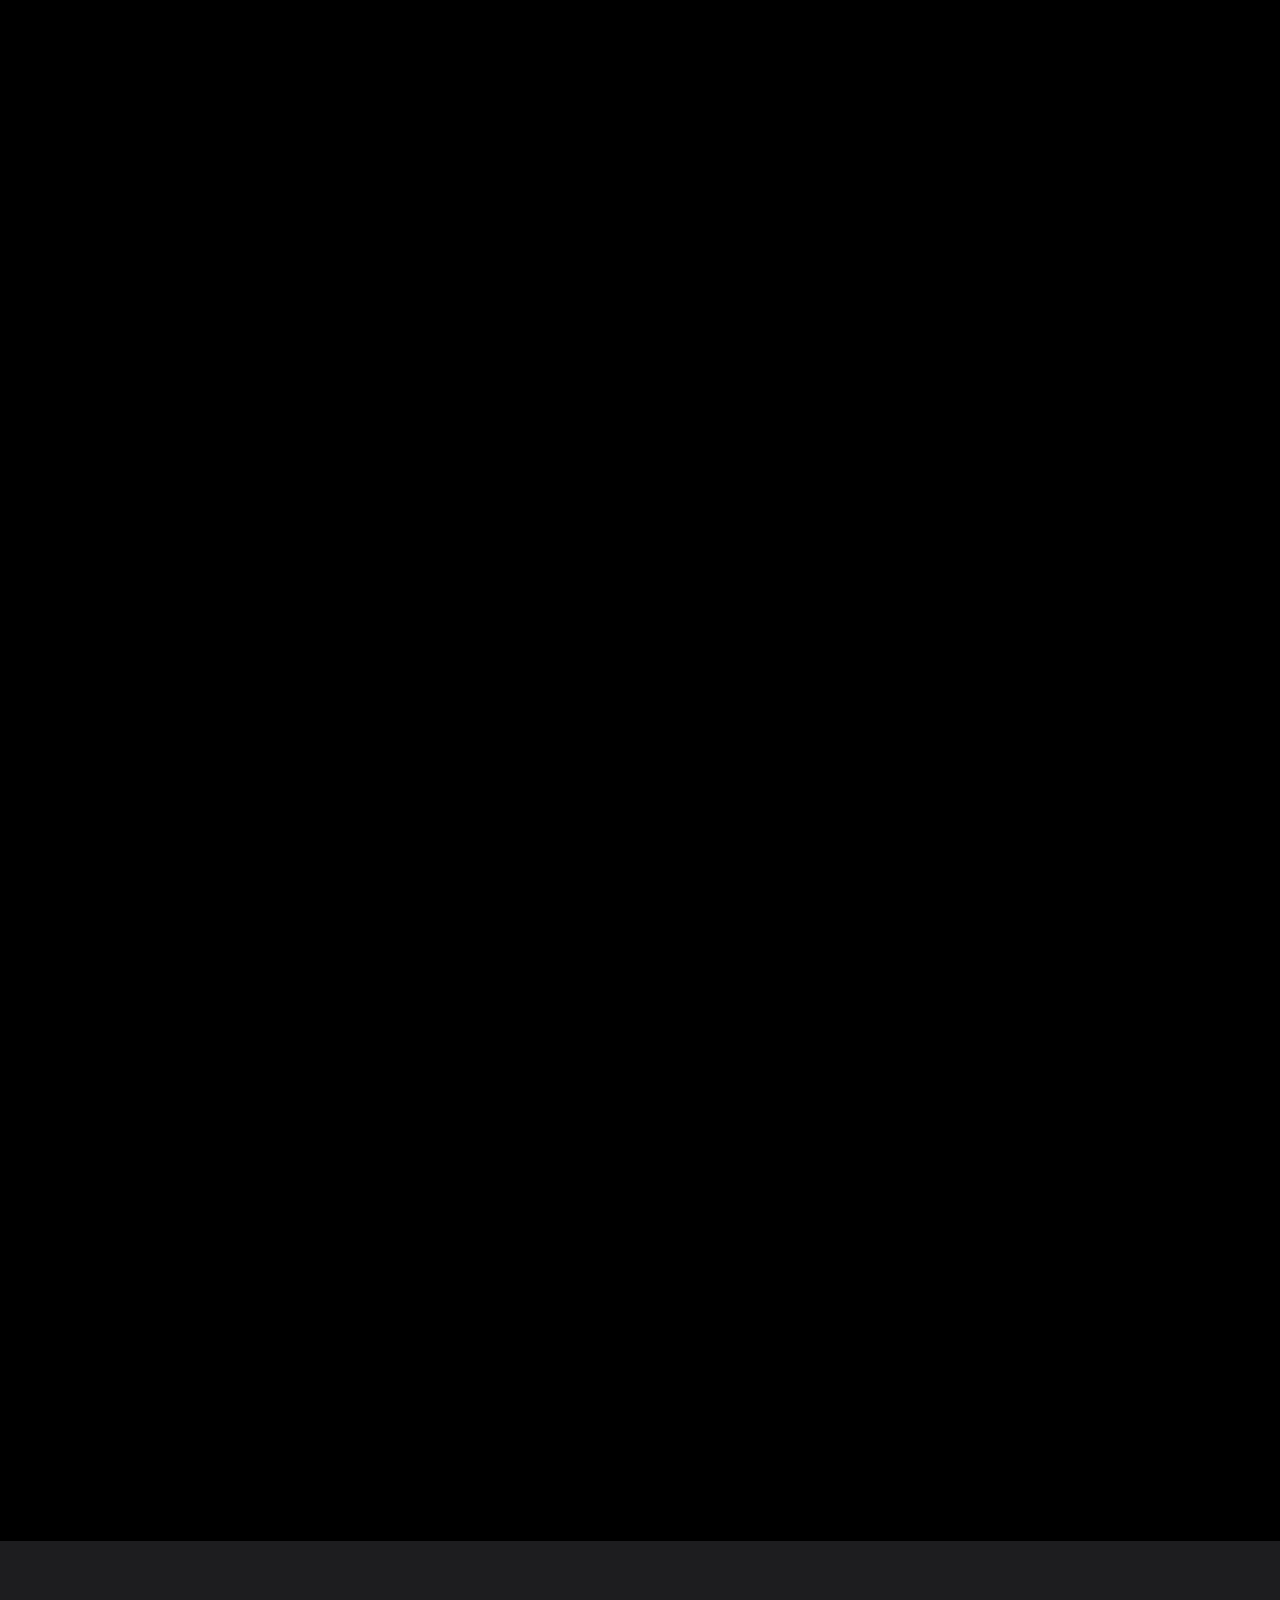
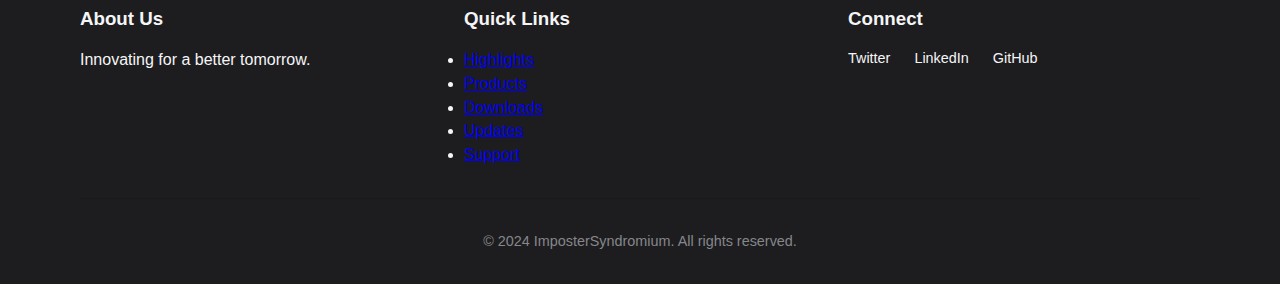
==== commit 71119740: "[5S] Code cleanup" ====
--- a/index.html
+++ b/index.html
@@ -3,6 +3,8 @@
 <head>
   <meta charset="UTF-8">
   <meta name="viewport" content="width=device-width, initial-scale=1.0">
+  <meta name="description" content="ImposterSyndromium - Leading provider of innovative software and hardware solutions">
+  <meta name="keywords" content="software solutions, hardware products, professional services, technology innovation">
   <title>ImposterSyndromium - Innovation at its finest</title>
   <link rel="stylesheet" href="css/styles.css">
   <link href="https://fonts.googleapis.com/css2?family=Inter:wght@400;500;600;700&display=swap" rel="stylesheet">
@@ -12,28 +14,28 @@
   <!-- Header will be included here by header-include.js -->
   
   <main>
-    <section class="hero">
+    <section class="hero" aria-label="Hero section">
       <div class="container">
-        <h1>Make change.  Be swift.  Think different.</h1>
-        <p>The future is always ahead of you.  The past is always behind you.  The present is what is right here, right now...</p>
+        <h1>Make change. Be swift. Think different.</h1>
+        <p>The future is always ahead of you. The past is always behind you. The present is what is right here, right now...</p>
         <p>Innovation, Kaizen mind, curiosity, and a passion for technology. This team is dedicated to providing the best possible solutions for the problems you need solved.</p>
-        <a href="#products" class="cta-button">Explore our products</a>
+        <a href="#products" class="cta-button" role="button">Explore our products</a>
       </div>
     </section>
 
-    <section id="highlights" class="section">
+    <section id="highlights" class="section" aria-label="Highlights section">
       <div class="container">
         <h2>Highlights</h2>
         <div class="card-grid">
-          <div class="card" onclick="window.location.href='pages/highlights/featured-projects.html'">
+          <div class="card" role="button" tabindex="0" onclick="window.location.href='pages/highlights/featured-projects.html'" onkeypress="if(event.key === 'Enter') window.location.href='pages/highlights/featured-projects.html'">
             <h3>Featured Projects</h3>
             <p>Discover our most innovative solutions that are changing industries and pushing boundaries.</p>
           </div>
-          <div class="card" onclick="window.location.href='pages/highlights/success-stories.html'">
+          <div class="card" role="button" tabindex="0" onclick="window.location.href='pages/highlights/success-stories.html'" onkeypress="if(event.key === 'Enter') window.location.href='pages/highlights/success-stories.html'">
             <h3>Success Stories</h3>
             <p>Read how our clients are achieving remarkable results with our cutting-edge technology.</p>
           </div>
-          <div class="card" onclick="window.location.href='pages/highlights/awards.html'">
+          <div class="card" role="button" tabindex="0" onclick="window.location.href='pages/highlights/awards.html'" onkeypress="if(event.key === 'Enter') window.location.href='pages/highlights/awards.html'">
             <h3>Awards</h3>
             <p>Recognized for excellence in innovation and technological advancement.</p>
           </div>
@@ -101,19 +103,19 @@
       </div>
     </section>
 
-    <section id="support" class="section">
+    <section id="support" class="section" aria-label="Support section">
       <div class="container">
         <h2>Support</h2>
         <div class="support-grid">
-          <div class="support-card" onclick="window.location.href='pages/support/documentation.html'">
+          <div class="support-card" role="button" tabindex="0" onclick="window.location.href='pages/support/documentation.html'" onkeypress="if(event.key === 'Enter') window.location.href='pages/support/documentation.html'">
             <h3>Documentation</h3>
             <p>Comprehensive guides and manuals to help you get started.</p>
           </div>
-          <div class="support-card" onclick="window.location.href='pages/support/faq.html'">
+          <div class="support-card" role="button" tabindex="0" onclick="window.location.href='pages/support/faq.html'" onkeypress="if(event.key === 'Enter') window.location.href='pages/support/faq.html'">
             <h3>FAQ</h3>
             <p>Answers to common questions about our products and services.</p>
           </div>
-          <div class="support-card" onclick="window.location.href='pages/support/contact.html'">
+          <div class="support-card" role="button" tabindex="0" onclick="window.location.href='pages/support/contact.html'" onkeypress="if(event.key === 'Enter') window.location.href='pages/support/contact.html'">
             <h3>Contact Us</h3>
             <p>Get in touch with our support team for assistance.</p>
           </div>
@@ -142,9 +144,9 @@
         <div class="footer-section">
           <h3>Connect</h3>
           <div class="social-links">
-            <a href="#">Twitter</a>
-            <a href="#">LinkedIn</a>
-            <a href="#">GitHub</a>
+            <a href="#" aria-label="Twitter">Twitter</a>
+            <a href="#" aria-label="LinkedIn">LinkedIn</a>
+            <a href="#" aria-label="GitHub">GitHub</a>
           </div>
         </div>
       </div>
@@ -154,7 +156,7 @@
     </div>
   </footer>
 
-  <script src="js/header-include.js"></script>
-  <script src="js/script.js"></script>
+  <script src="js/header-include.js" defer></script>
+  <script src="js/script.js" defer></script>
 </body>
 </html>
--- a/css/styles.css
+++ b/css/styles.css
@@ -48,14 +48,15 @@
 
 /* Navigation */
 .main-nav {
-  background-color: #000000; /* Solid black background */
+  background-color: #000000;
   position: fixed;
   width: 100%;
-  top: 3.5rem; /* Space for site message */
-  z-index: 1000; /* Lower than site message */
+  top: 44px;
+  z-index: 1000;
   transition: var(--transition);
   border-bottom: 1px solid rgba(255, 255, 255, 0.1);
   box-shadow: 0 1px 0 0 rgba(255, 255, 255, 0.1);
+  height: 100px;
 }
 
 /* Remove all transparency effects */
@@ -68,10 +69,11 @@
 }
 
 .main-nav .container {
+  height: 100%;
   display: flex;
   justify-content: space-between;
   align-items: center;
-  padding: 1.5rem 1rem;
+  padding: 1rem;
 }
 
 /* Logo Styles */
@@ -148,7 +150,8 @@
 
 /* Hero Section */
 .hero {
-  padding: 18rem 0 6rem;
+  margin-top: 144px; /* Exactly nav height (100px) + banner height (44px) */
+  padding: 4rem 0 6rem;
   background: linear-gradient(to bottom, var(--background), var(--card-bg));
   text-align: center;
   position: relative;
@@ -578,10 +581,14 @@
   text-align: center;
   font-size: 0.9rem;
   font-weight: 500;
-  display: none;
   background-color: var(--primary-color);
   color: white;
   box-shadow: 0 2px 4px rgba(0, 0, 0, 0.1);
+  line-height: 1.2;
+  height: 44px;
+  display: flex;
+  align-items: center;
+  justify-content: center;
 }
 
 .site-message[data-theme="dark"] {
